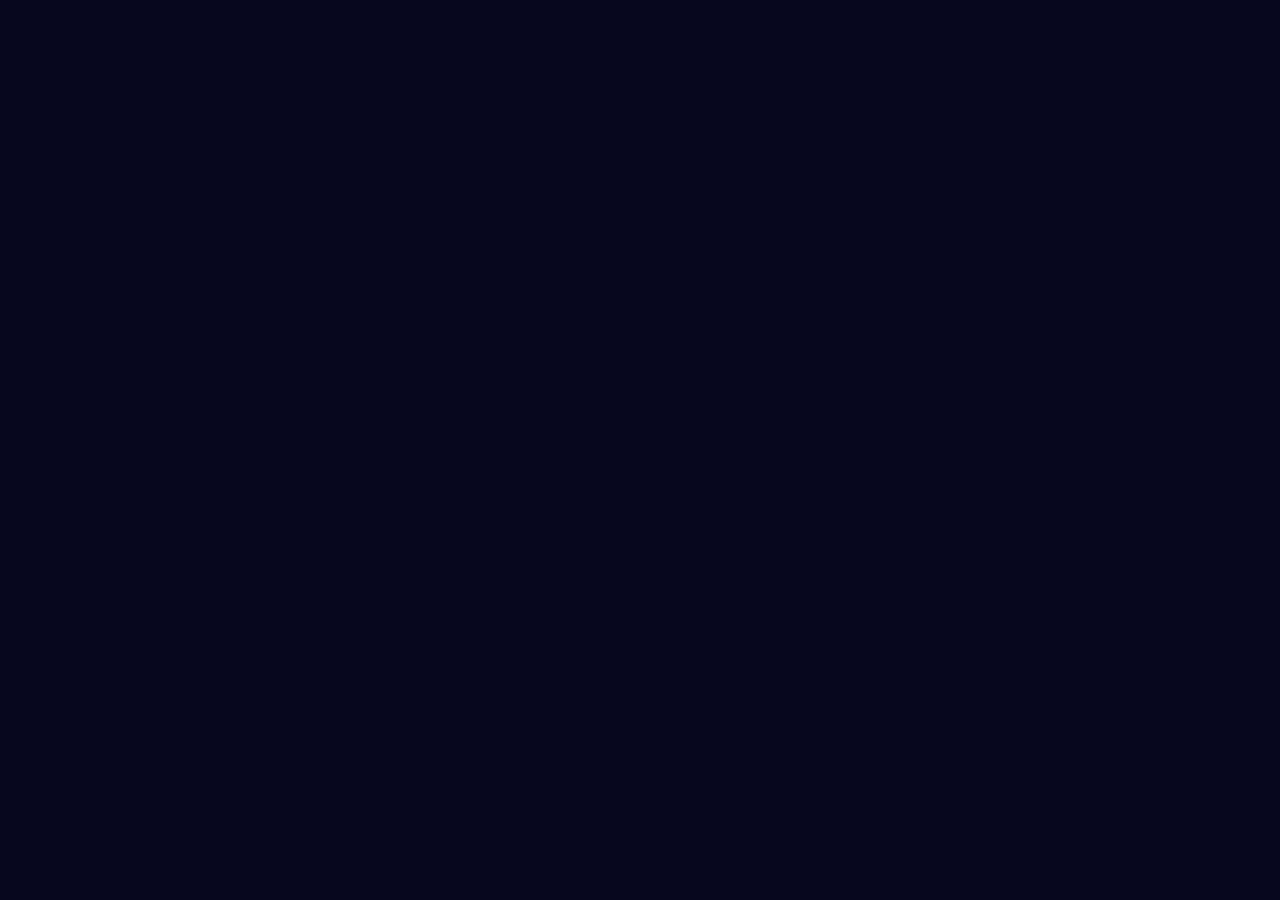
==== index.html @ 87a63239 "feat: add Week 2 Sets 2-5 (26 questions, IDs 17-42) - Set 2: Retail Sales Records (Q17-23) — factor," ====
<!DOCTYPE html>
<html lang="en" data-theme="dark">
<head>
  <meta charset="UTF-8">
  <meta name="viewport" content="width=device-width, initial-scale=1.0">
  <meta name="robots" content="noindex, nofollow">
  <title>Analytics Practice · BUSINFO 700/705</title>
  <link rel="preconnect" href="https://fonts.googleapis.com">
  <link rel="preconnect" href="https://fonts.gstatic.com" crossorigin>
  <link href="https://fonts.googleapis.com/css2?family=Inter:wght@400;500;600;700;800&family=Fira+Code:wght@400;500&display=swap" rel="stylesheet">
  <link rel="stylesheet" href="https://cdnjs.cloudflare.com/ajax/libs/codemirror/5.65.16/codemirror.min.css">
  <link rel="stylesheet" href="https://cdnjs.cloudflare.com/ajax/libs/codemirror/5.65.16/theme/dracula.min.css">
  <link rel="stylesheet" href="https://cdnjs.cloudflare.com/ajax/libs/codemirror/5.65.16/theme/eclipse.min.css">
  <link rel="stylesheet" href="css/styles.css">
  <script async src="https://www.googletagmanager.com/gtag/js?id=G-XXXXXXXXXX"></script>
  <script>
    window.dataLayer = window.dataLayer || [];
    function gtag(){dataLayer.push(arguments);}
    gtag('js', new Date());
    gtag('config', 'G-XXXXXXXXXX');
  </script>
</head>
<body>

<!-- Password Modal -->
<div id="pwd-modal" class="modal-overlay hidden">
  <div class="modal-box">
    <div class="modal-logo">🎓</div>
    <h2>Analytics Practice</h2>
    <p class="modal-sub">BUSINFO 700 · 705 &nbsp;·&nbsp; University of Auckland</p>
    <form id="pwd-form">
      <input type="password" id="pwd-input" placeholder="Enter password"
             autocomplete="off" autocapitalize="off" spellcheck="false">
      <button type="submit" class="btn-primary" style="justify-content:center">Unlock →</button>
    </form>
    <p id="pwd-error" class="error-msg"></p>
  </div>
</div>

<!-- Loading Screen -->
<div id="loading-screen" class="loading-overlay hidden">
  <div class="loading-content">
    <div class="spinner"></div>
    <h3>Initialising R Engine</h3>
    <p id="load-status">Downloading WebAssembly R — first load takes 20–60s…</p>
  </div>
</div>

<!-- Main App -->
<div id="app" class="app-shell hidden">

  <header class="app-header">
    <div class="header-left">
      <button id="hamburger" class="hamburger-btn" aria-label="Toggle menu">
        <span></span><span></span><span></span>
      </button>
      <div class="header-brand">
        <span class="brand-title">Analytics Practice</span>
        <span class="brand-sub">UoA BUSINFO 700 / 705</span>
      </div>
    </div>
    <div class="header-center">
      <div class="course-tabs">
        <button class="course-tab active" data-course="R">700 · R</button>
        <button class="course-tab" data-course="Excel">705 · Excel</button>
      </div>
    </div>
    <div class="header-right">
      <div id="webrStatus" class="webrStatus">
        <span class="status-dot loading"></span>
        <span class="status-text">Loading R…</span>
      </div>
      <button id="theme-toggle" class="icon-btn" aria-label="Toggle theme">
        <svg class="icon-moon" viewBox="0 0 24 24" fill="none" stroke="currentColor" stroke-width="2" stroke-linecap="round" stroke-linejoin="round"><path d="M21 12.79A9 9 0 1 1 11.21 3 7 7 0 0 0 21 12.79z"/></svg>
        <svg class="icon-sun hidden" viewBox="0 0 24 24" fill="none" stroke="currentColor" stroke-width="2" stroke-linecap="round" stroke-linejoin="round"><circle cx="12" cy="12" r="5"/><line x1="12" y1="1" x2="12" y2="3"/><line x1="12" y1="21" x2="12" y2="23"/><line x1="4.22" y1="4.22" x2="5.64" y2="5.64"/><line x1="18.36" y1="18.36" x2="19.78" y2="19.78"/><line x1="1" y1="12" x2="3" y2="12"/><line x1="21" y1="12" x2="23" y2="12"/><line x1="4.22" y1="19.78" x2="5.64" y2="18.36"/><line x1="18.36" y1="5.64" x2="19.78" y2="4.22"/></svg>
      </button>
    </div>
  </header>

  <div class="app-body">
    <aside class="sidebar" id="sidebar">
      <div class="sidebar-inner">
        <div id="sidebar-content"></div>
      </div>
    </aside>
    <div class="sidebar-overlay" id="sidebar-overlay"></div>

    <main class="main-panel">
      <div id="welcome-state" class="welcome-state">
        <div class="welcome-icon">📊</div>
        <h2>Select a Question</h2>
        <p>Choose a topic from the sidebar to start practising</p>
      </div>

      <div id="question-view" class="question-view hidden">

        <div class="question-header">
          <div class="question-meta">
            <span class="q-badge" id="q-badge">W1 · Q1</span>
            <span class="q-type-badge r-type" id="q-type">R</span>
          </div>
          <h2 id="q-title">Question</h2>
        </div>

        <!-- Row 1: Scenario (full width) -->
        <div class="scenario-panel">
          <div class="panel-header">
            <span class="panel-icon">📋</span>
            <span class="panel-label">Scenario</span>
          </div>
          <div class="panel-body">
            <div id="q-scenario" class="scenario-content"></div>
          </div>
        </div>

        <!-- Row 2: Task | Environment (side by side) -->
        <div class="q-mid-row">
          <div class="task-panel">
            <div class="panel-header">
              <span class="panel-icon">🎯</span>
              <span class="panel-label">Task</span>
            </div>
            <div class="panel-body">
              <div id="q-task" class="task-content"></div>
            </div>
          </div>

          <div class="env-panel" id="env-panel">
            <div class="panel-header">
              <span class="panel-icon">🔍</span>
              <span class="panel-label">Environment</span>
            </div>
            <div class="env-panel-body">
              <div id="env-content" class="env-content">
                <span class="env-placeholder">Run code to inspect variables…</span>
              </div>
            </div>
          </div>
        </div>

        <!-- Row 3: Code Editor | Output (side by side) -->
        <div class="code-area">
          <div class="editor-section">
            <div class="section-header">
              <span class="section-label">
                <svg width="13" height="13" viewBox="0 0 24 24" fill="none" stroke="currentColor" stroke-width="2.5"><polyline points="16 18 22 12 16 6"/><polyline points="8 6 2 12 8 18"/></svg>
                Code Editor
              </span>
              <div class="editor-actions">
                <button id="clear-btn" class="btn-ghost btn-sm">Clear</button>
                <button id="run-btn" class="btn-primary btn-run">
                  <svg viewBox="0 0 24 24" fill="currentColor"><polygon points="5,3 19,12 5,21"/></svg>
                  Run
                </button>
              </div>
            </div>
            <div id="editor-container"></div>
          </div>

          <div class="console-section">
            <div class="section-header">
              <span class="section-label">
                <svg width="13" height="13" viewBox="0 0 24 24" fill="none" stroke="currentColor" stroke-width="2.5"><rect x="2" y="3" width="20" height="14" rx="2"/><path d="M8 21h8M12 17v4"/></svg>
                Output
              </span>
              <button id="clear-console-btn" class="btn-ghost btn-sm">Clear</button>
            </div>
            <div id="console-output" class="console-output">
              <span class="console-placeholder">Run your code to see output here…</span>
            </div>
          </div>
        </div>

        <!-- Row 4: Expected Output (full width) -->
        <div class="expected-panel" id="expected-panel">
          <div class="panel-header">
            <span class="panel-icon">💻</span>
            <span class="panel-label">Expected Output</span>
          </div>
          <div class="panel-body">
            <pre id="q-expected" class="expected-output"></pre>
          </div>
        </div>

        <!-- Row 5: Solution -->
        <div class="solution-section">
          <button id="show-solution-btn" class="btn-solution">
            <svg viewBox="0 0 24 24" fill="none" stroke="currentColor" stroke-width="2" stroke-linecap="round" stroke-linejoin="round"><rect x="3" y="11" width="18" height="11" rx="2" ry="2"/><path d="M7 11V7a5 5 0 0 1 10 0v4"/></svg>
            <span id="solution-btn-text">Show Solution</span>
          </button>
          <div id="solution-panel" class="solution-panel hidden">
            <div class="section-header">
              <span class="section-label">✅ Solution</span>
              <button id="copy-solution-btn" class="btn-ghost btn-sm">Copy</button>
            </div>
            <div id="solution-code"></div>
          </div>
        </div>

      </div>
    </main>
  </div>
</div>

<script src="https://cdnjs.cloudflare.com/ajax/libs/codemirror/5.65.16/codemirror.min.js"></script>
<script src="https://cdnjs.cloudflare.com/ajax/libs/codemirror/5.65.16/mode/r/r.js"></script>
<script src="https://cdnjs.cloudflare.com/ajax/libs/codemirror/5.65.16/addon/edit/matchbrackets.js"></script>
<script src="https://cdnjs.cloudflare.com/ajax/libs/codemirror/5.65.16/addon/edit/closebrackets.js"></script>
<script src="https://cdnjs.cloudflare.com/ajax/libs/xlsx/0.18.5/xlsx.full.min.js"></script>
<script type="module" src="js/app.js"></script>
</body>
</html>
---- css/styles.css ----
/* ═══════════════════════════════════════════════════════════════
   Analytics Practice Platform — Design System v2
   Dark: Deep Violet #0C0C48 + Orange-Red #FD4C44
   Light: White / Indigo
═══════════════════════════════════════════════════════════════ */

/* ── Tokens ──────────────────────────────────────────────────── */
:root {
  --transition: 0.18s ease;
  --radius:     10px;
  --radius-sm:  6px;
  --font-mono:  'Fira Code', 'Cascadia Code', 'Consolas', monospace;
  --font-ui:    'Inter', 'Segoe UI', system-ui, sans-serif;
  --sidebar-w:  248px;
  --header-h:   54px;
}

/* ── Dark Theme ──────────────────────────────────────────────── */
[data-theme="dark"] {
  --bg-base:       #07071e;
  --bg-primary:    #0c0c3a;
  --bg-surface:    #111152;
  --bg-elevated:   #181878;
  --bg-hover:      #1e1e88;
  --code-bg:       #04040f;
  --accent:        #FD4C44;
  --accent-hover:  #e03030;
  --accent-dim:    rgba(253,76,68,0.14);
  --accent-glow:   0 0 12px rgba(253,76,68,0.35);
  --text-1:        #f0eeff;
  --text-2:        #9898e0;
  --text-3:        #5050a8;
  --border:        #1e1e70;
  --border-soft:   #14145a;
  --shadow-sm:     0 2px 8px rgba(0,0,0,0.45);
  --shadow-md:     0 4px 20px rgba(0,0,0,0.55);
  --shadow-lg:     0 8px 40px rgba(0,0,0,0.65);
  --pass-bg:       #0a2a18;
  --pass-text:     #44cc80;
  --fail-bg:       #2a0808;
  --fail-text:     #ff5555;
  --warn-bg:       #251a05;
  --warn-text:     #e0a820;
  --badge-r:       #0e2248;
  --badge-r-t:     #5dc0ff;
  --badge-x:       #280e44;
  --badge-x-t:     #cc80f0;
  --locked-bg:     #12124a;
  --locked-text:   #5050a0;
  --done-text:     #44cc80;
  --scrollbar:     #20207a;
  --header-section:#1a1a6a;
}

/* ── Light Theme ─────────────────────────────────────────────── */
[data-theme="light"] {
  --bg-base:       #f2f4f7;
  --bg-primary:    #f7f8fa;
  --bg-surface:    #ffffff;
  --bg-elevated:   #f0f1f4;
  --bg-hover:      #e8eaee;
  --code-bg:       #fafafa;
  --violet:        #0c0c48;          /* UoA deep violet — buttons & UI */
  --accent:        #FD4C44;          /* orange-red — primary CTA only */
  --accent-hover:  #e03030;
  --accent-dim:    rgba(253,76,68,0.1);
  --accent-glow:   0 0 10px rgba(253,76,68,0.18);
  --text-1:        #0c0c48;
  --text-2:        #3a3a6a;
  --text-3:        #888899;
  --border:        #dde0e8;
  --border-soft:   #ebedf2;
  --shadow-sm:     0 1px 4px rgba(12,12,72,0.07);
  --shadow-md:     0 4px 16px rgba(12,12,72,0.10);
  --shadow-lg:     0 8px 32px rgba(12,12,72,0.13);
  --pass-bg:       #e8f8ef;
  --pass-text:     #156830;
  --fail-bg:       #ffeaea;
  --fail-text:     #b01010;
  --warn-bg:       #fffae8;
  --warn-text:     #7a5500;
  --badge-r:       #e8f3ff;
  --badge-r-t:     #0c0c48;
  --badge-x:       #f3e8ff;
  --badge-x-t:     #5a1a90;
  --locked-bg:     #f5f5fa;
  --locked-text:   #aaaacc;
  --done-text:     #156830;
  --scrollbar:     #d0d2da;
  --header-section:#f0f1f5;
}

/* ── Reset ───────────────────────────────────────────────────── */
*, *::before, *::after { box-sizing: border-box; margin: 0; padding: 0; }
html { height: 100%; }
body {
  font-family: var(--font-ui);
  font-size: 14.5px;
  background: var(--bg-base);
  color: var(--text-1);
  height: 100%;
  display: flex;
  flex-direction: column;
  transition: background var(--transition), color var(--transition);
  overflow: hidden;
}

::-webkit-scrollbar { width: 5px; height: 5px; }
::-webkit-scrollbar-track { background: transparent; }
::-webkit-scrollbar-thumb { background: var(--scrollbar); border-radius: 3px; }

/* ── Password Modal ──────────────────────────────────────────── */
.modal-overlay {
  position: fixed; inset: 0; z-index: 1000;
  background: var(--bg-base);
  display: flex; align-items: center; justify-content: center;
}
.modal-overlay.hidden { display: none; }

.modal-box {
  background: var(--bg-surface);
  border: 1px solid var(--border);
  border-top: 3px solid var(--accent);
  border-radius: 16px;
  padding: 52px 44px;
  width: 380px;
  text-align: center;
  box-shadow: var(--shadow-lg);
}
.modal-logo { font-size: 2.8rem; margin-bottom: 18px; filter: drop-shadow(0 2px 6px rgba(0,0,0,0.4)); }
.modal-box h2 { font-size: 1.55rem; font-weight: 800; color: var(--text-1); margin-bottom: 6px; }
.modal-sub { color: var(--text-3); font-size: 0.85rem; margin-bottom: 32px; }
#pwd-form { display: flex; flex-direction: column; gap: 12px; }
#pwd-input {
  padding: 13px 18px;
  background: var(--bg-elevated);
  border: 1px solid var(--border);
  border-radius: var(--radius);
  color: var(--text-1);
  font-size: 1rem;
  outline: none;
  text-align: center;
  letter-spacing: 0.18em;
  transition: border-color var(--transition), box-shadow var(--transition);
}
#pwd-input:focus { border-color: var(--accent); box-shadow: 0 0 0 3px var(--accent-dim); }
#pwd-input::placeholder { letter-spacing: normal; color: var(--text-3); }
.error-msg { color: var(--fail-text); font-size: 0.8rem; min-height: 20px; margin-top: 4px; }

/* ── Loading Screen ──────────────────────────────────────────── */
.loading-overlay {
  position: fixed; inset: 0; z-index: 999;
  background: var(--bg-base);
  display: flex; align-items: center; justify-content: center;
}
.loading-overlay.hidden { display: none; }
.loading-content { display: flex; flex-direction: column; align-items: center; gap: 18px; text-align: center; }
.loading-content h3 { font-size: 1.1rem; font-weight: 700; color: var(--text-1); }
.loading-content p { font-size: 0.84rem; color: var(--text-2); max-width: 320px; line-height: 1.5; }

/* ── Spinner ─────────────────────────────────────────────────── */
.spinner {
  width: 48px; height: 48px;
  border: 3px solid var(--border);
  border-top-color: var(--accent);
  border-radius: 50%;
  animation: spin 0.7s linear infinite;
}
@keyframes spin { to { transform: rotate(360deg); } }

.spinner-sm {
  display: inline-block; width: 13px; height: 13px;
  border: 2px solid rgba(255,255,255,0.25);
  border-top-color: white;
  border-radius: 50%;
  animation: spin 0.7s linear infinite;
  vertical-align: middle; margin-right: 5px;
}

/* ── App Shell ───────────────────────────────────────────────── */
.app-shell { display: flex; flex-direction: column; height: 100vh; }
.app-shell.hidden { display: none; }

/* ── Header ──────────────────────────────────────────────────── */
.app-header {
  height: var(--header-h);
  background: var(--bg-surface);
  border-bottom: 1px solid var(--border);
  display: flex; align-items: center;
  padding: 0 18px; gap: 12px;
  flex-shrink: 0;
  box-shadow: var(--shadow-sm);
  z-index: 100;
}

.header-left { display: flex; align-items: center; gap: 10px; }
.header-brand { line-height: 1.25; }
.brand-title { font-size: 0.96rem; font-weight: 800; color: var(--text-1); display: block; letter-spacing: 0.01em; }
.brand-sub   { font-size: 0.7rem;  color: var(--text-3); display: block; }
.header-center { flex: 1; display: flex; justify-content: center; }
.header-right  { display: flex; align-items: center; gap: 10px; }

/* Course Tabs */
.course-tabs {
  display: flex; gap: 3px;
  background: var(--bg-elevated);
  border-radius: 9px; padding: 4px;
  border: 1px solid var(--border);
}
.course-tab {
  padding: 5px 20px;
  border: none; border-radius: 7px;
  cursor: pointer;
  font-size: 0.82rem; font-weight: 700;
  background: transparent; color: var(--text-2);
  transition: all var(--transition);
  letter-spacing: 0.02em;
}
.course-tab.active { background: var(--accent); color: white; box-shadow: var(--accent-glow); }
.course-tab:not(.active):hover { color: var(--text-1); background: var(--bg-hover); }

/* WebR Status */
.webrStatus { display: flex; align-items: center; gap: 6px; font-size: 0.78rem; color: var(--text-2); }
.status-dot { width: 8px; height: 8px; border-radius: 50%; flex-shrink: 0; }
.status-dot.loading { background: var(--warn-text); animation: pulse 1.2s ease-in-out infinite; }
.status-dot.ready   { background: var(--pass-text); }
.status-dot.error   { background: var(--fail-text); }
@keyframes pulse { 0%,100% { opacity:1; } 50% { opacity:0.3; } }

/* Hamburger */
.hamburger-btn {
  display: none; flex-direction: column; gap: 5px;
  background: none; border: none; cursor: pointer;
  padding: 6px; border-radius: 5px;
}
.hamburger-btn span { display: block; width: 20px; height: 2px; background: var(--text-2); border-radius: 2px; transition: all var(--transition); }
.hamburger-btn:hover span { background: var(--text-1); }

/* Icon Button */
.icon-btn {
  background: none; border: none; cursor: pointer;
  padding: 6px; border-radius: var(--radius-sm);
  color: var(--text-2); display: flex; align-items: center;
  transition: all var(--transition);
}
.icon-btn:hover { color: var(--text-1); background: var(--bg-elevated); }
.icon-btn svg  { width: 18px; height: 18px; }

/* ── App Body ────────────────────────────────────────────────── */
.app-body { flex: 1; display: flex; overflow: hidden; position: relative; }

/* ════════════════════════════════════════════════════════════════
   SIDEBAR
════════════════════════════════════════════════════════════════ */
.sidebar {
  width: var(--sidebar-w);
  background: var(--bg-surface);
  border-right: 1px solid var(--border);
  display: flex; flex-direction: column;
  flex-shrink: 0;
  overflow-y: auto; overflow-x: hidden;
  transition: transform var(--transition);
}
.sidebar-inner { padding-bottom: 28px; }

.sidebar-overlay {
  display: none;
  position: fixed; inset: 0; z-index: 90;
  background: rgba(0,0,0,0.55);
  backdrop-filter: blur(2px);
}
.sidebar-overlay.visible { display: block; }

/* Week Section */
.sidebar-week { margin-top: 6px; }

.week-header {
  display: flex; align-items: center; gap: 10px;
  padding: 14px 14px 8px;
}
.week-header-label {
  font-size: 0.68rem; font-weight: 800;
  letter-spacing: 0.14em; text-transform: uppercase;
  color: var(--accent);
  white-space: nowrap;
}
.week-header-line {
  flex: 1; height: 1px;
  background: linear-gradient(to right, var(--border), transparent);
}
.week-header-count {
  font-size: 0.66rem; font-weight: 600;
  color: var(--text-3);
  background: var(--bg-elevated);
  padding: 2px 7px; border-radius: 10px;
  white-space: nowrap;
}

/* Set Header */
.sidebar-set { margin-bottom: 4px; }

.set-header {
  display: flex; align-items: center; gap: 6px;
  padding: 6px 10px;
  margin: 0 4px;
  border-radius: var(--radius-sm);
  cursor: pointer;
  user-select: none;
  transition: background var(--transition);
}
.set-header:hover { background: var(--bg-elevated); }

.set-chevron {
  width: 12px; height: 12px; flex-shrink: 0;
  stroke: var(--text-3);
  transition: transform var(--transition);
}
.set-header.collapsed .set-chevron { transform: rotate(-90deg); }

.set-title-text {
  flex: 1;
  font-size: 0.7rem; font-weight: 700;
  text-transform: uppercase; letter-spacing: 0.07em;
  color: var(--text-2);
}
.set-count {
  font-size: 0.66rem; font-weight: 600;
  color: var(--text-3);
}

/* Q Item */
.q-list { list-style: none; padding: 0 8px; display: flex; flex-direction: column; gap: 2px; }
.q-list.hidden { display: none; }

.q-item {
  display: flex; align-items: center; gap: 10px;
  padding: 9px 10px;
  cursor: pointer;
  border-radius: var(--radius-sm);
  border: 1px solid transparent;
  transition: all var(--transition);
  position: relative;
}
.q-item:hover:not(.locked-item) {
  background: var(--bg-elevated);
  border-color: var(--border-soft);
}
.q-item.active {
  background: var(--accent-dim);
  border-color: rgba(253,76,68,0.3);
}
.q-item.locked-item { opacity: 0.5; cursor: not-allowed; }

/* Circular Number Badge */
.q-num-badge {
  width: 28px; height: 28px; border-radius: 50%;
  display: flex; align-items: center; justify-content: center;
  font-size: 0.72rem; font-weight: 800;
  flex-shrink: 0;
  background: var(--bg-elevated);
  color: var(--text-3);
  border: 1.5px solid var(--border);
  transition: all var(--transition);
}
.q-item.active .q-num-badge {
  background: var(--accent);
  color: white;
  border-color: var(--accent);
  box-shadow: var(--accent-glow);
}
.q-item.done .q-num-badge {
  background: var(--pass-bg);
  color: var(--pass-text);
  border-color: var(--pass-text);
}

/* Title */
.q-item-title {
  font-size: 0.83rem; color: var(--text-2);
  flex: 1; overflow: hidden;
  text-overflow: ellipsis; white-space: nowrap;
  line-height: 1.35;
  transition: color var(--transition);
}
.q-item:hover:not(.locked-item) .q-item-title { color: var(--text-1); }
.q-item.active .q-item-title { color: var(--text-1); font-weight: 600; }

/* Status Icon */
.q-status {
  flex-shrink: 0; font-size: 0.8rem;
  display: flex; align-items: center;
}
.q-status.done {
  color: var(--pass-text);
  font-size: 0.95rem;
}
.q-status.locked { color: var(--locked-text); font-size: 0.82rem; }

/* ════════════════════════════════════════════════════════════════
   MAIN PANEL
════════════════════════════════════════════════════════════════ */
.main-panel {
  flex: 1; overflow-y: auto;
  background: var(--bg-primary);
  padding: 20px 24px;
}

/* Welcome */
.welcome-state {
  display: flex; flex-direction: column;
  align-items: center; justify-content: center;
  min-height: calc(100vh - var(--header-h) - 48px);
  text-align: center; gap: 14px;
}
.welcome-icon { font-size: 3.5rem; filter: drop-shadow(0 4px 12px rgba(253,76,68,0.3)); }
.welcome-state h2 { color: var(--text-1); font-size: 1.5rem; font-weight: 800; }
.welcome-state p  { color: var(--text-3); font-size: 0.9rem; }

/* Question View — vertical scroll layout */
.question-view.hidden { display: none; }
.question-view {
  display: flex; flex-direction: column;
  gap: 12px;
  max-width: 1200px;
}

/* Row 2: Task | Environment */
.q-mid-row {
  display: grid;
  grid-template-columns: 1fr 1fr;
  gap: 12px;
  align-items: start;
}

/* Environment panel */
.env-panel {
  background: var(--bg-surface);
  border: 1px solid var(--border);
  border-radius: var(--radius);
  overflow: hidden;
  box-shadow: var(--shadow-md);
  display: flex; flex-direction: column;
}
.env-panel-body {
  overflow-y: auto;
  max-height: 280px;
}

/* Question Header */
.question-header { display: flex; flex-direction: column; gap: 8px; }
.question-meta   { display: flex; gap: 8px; align-items: center; }
.q-badge {
  font-size: 0.72rem; font-weight: 700; letter-spacing: 0.07em;
  padding: 3px 11px; border-radius: 20px;
  background: var(--bg-elevated); color: var(--text-2);
  border: 1px solid var(--border);
}
.q-type-badge {
  font-size: 0.7rem; font-weight: 800; padding: 3px 11px;
  border-radius: 20px; letter-spacing: 0.05em;
}
.q-type-badge.r-type     { background: var(--badge-r); color: var(--badge-r-t); }
.q-type-badge.excel-type { background: var(--badge-x); color: var(--badge-x-t); }

#q-title { font-size: 1.35rem; font-weight: 800; color: var(--text-1); line-height: 1.3; }

/* ── Scenario / Task Panels ──────────────────────────────────── */
.scenario-panel, .task-panel, .expected-panel {
  background: var(--bg-surface);
  border: 1px solid var(--border);
  border-radius: var(--radius);
  padding: 0;
  box-shadow: var(--shadow-md);
  overflow: hidden;
}

.panel-header {
  display: flex; align-items: center; gap: 8px;
  padding: 10px 16px;
  background: var(--header-section);
  border-bottom: 1px solid var(--border);
}
.panel-icon { font-size: 0.95rem; }
.panel-label {
  font-size: 0.71rem; font-weight: 800;
  text-transform: uppercase; letter-spacing: 0.1em;
  color: var(--text-2);
}

.panel-body { padding: 14px 16px; }

.expected-output {
  margin: 0;
  font-family: var(--font-mono);
  font-size: 0.82rem;
  line-height: 1.65;
  color: var(--text-2);
  white-space: pre-wrap;
  word-break: break-all;
  background: var(--code-bg);
  border-radius: var(--radius-sm);
  padding: 12px 14px;
}

.scenario-content, .task-content {
  font-size: 0.9rem; color: var(--text-2);
  line-height: 1.7;
}
.task-content code {
  background: var(--bg-elevated); color: var(--accent);
  padding: 1px 7px; border-radius: 4px;
  font-family: var(--font-mono); font-size: 0.85em;
  border: 1px solid var(--border);
}
.task-content strong { color: var(--text-1); }
.task-content ul, .task-content ol { padding-left: 20px; margin-top: 6px; }
.task-content li { margin-bottom: 5px; }

/* ── Code Area ───────────────────────────────────────────────── */
.code-area {
  display: grid;
  grid-template-columns: 1fr 1fr;
  gap: 10px;
}
@media (max-width: 800px) { .code-area { grid-template-columns: 1fr; } }

.editor-section, .console-section {
  background: var(--bg-surface);
  border: 1px solid var(--border);
  border-radius: var(--radius);
  display: flex; flex-direction: column;
  overflow: hidden;
  box-shadow: var(--shadow-sm);
}

/* Section Headers — distinct bg per area */
.section-header {
  display: flex; align-items: center;
  justify-content: space-between;
  padding: 9px 13px;
  border-bottom: 1px solid var(--border);
  flex-shrink: 0;
}
.editor-section  .section-header { background: var(--header-section); }
.console-section .section-header { background: var(--header-section); }
.solution-panel  .section-header { background: var(--pass-bg); border-bottom-color: rgba(68,204,128,0.2); }

.section-label {
  font-size: 0.7rem; font-weight: 800;
  text-transform: uppercase; letter-spacing: 0.1em;
  color: var(--text-2); display: flex; align-items: center; gap: 6px;
}

.editor-actions { display: flex; gap: 8px; align-items: center; }

/* CodeMirror */
#editor-container .CodeMirror {
  font-family: var(--font-mono);
  font-size: 13px; line-height: 1.65;
  height: 260px; border: none; border-radius: 0;
}
[data-theme="dark"] #editor-container .CodeMirror { background: var(--code-bg) !important; }
[data-theme="light"] #editor-container .CodeMirror { background: var(--code-bg) !important; }

/* Solution CodeMirror */
#solution-code .CodeMirror {
  font-family: var(--font-mono);
  font-size: 13px; line-height: 1.65;
  height: auto !important; max-height: 320px;
  border: none;
}
[data-theme="dark"] #solution-code .CodeMirror { background: var(--code-bg) !important; }
[data-theme="light"] #solution-code .CodeMirror { background: var(--code-bg) !important; }

/* Console */
.console-output {
  flex: 1; min-height: 180px; max-height: 260px;
  overflow-y: auto; padding: 12px 14px;
  font-family: var(--font-mono); font-size: 12.5px;
  line-height: 1.65; background: var(--code-bg);
}

/* Environment content */
.env-content {
  flex: 1; overflow-y: auto;
  background: var(--code-bg);
}
.env-placeholder {
  display: block;
  padding: 20px 16px;
  color: var(--text-3); font-style: italic; font-size: 0.82rem;
}
.env-table {
  width: 100%; border-collapse: collapse;
  font-size: 0.8rem;
}
.env-table thead th {
  position: sticky; top: 0;
  padding: 7px 12px;
  background: var(--bg-elevated);
  border-bottom: 1px solid var(--border);
  font-size: 0.67rem; font-weight: 800;
  text-transform: uppercase; letter-spacing: 0.09em;
  color: var(--text-3); text-align: left;
}
.env-table tbody tr { border-bottom: 1px solid var(--border-soft); }
.env-table tbody tr:hover { background: var(--bg-hover); }
.env-table td { padding: 6px 12px; vertical-align: top; }
.env-name    { font-family: var(--font-mono); color: var(--text-1); font-weight: 600; white-space: nowrap; }
.env-type    { font-family: var(--font-mono); color: var(--accent); white-space: nowrap; }
.env-size    { color: var(--text-3); white-space: nowrap; }
.env-preview { font-family: var(--font-mono); color: var(--text-2); max-width: 220px; overflow: hidden; text-overflow: ellipsis; white-space: nowrap; }
.console-placeholder { color: var(--text-3); font-style: italic; }
.console-line     { white-space: pre-wrap; word-break: break-word; }
.console-stdout   { color: var(--text-1); }
.console-stderr   { color: var(--warn-text); }
.console-error    { color: var(--fail-text); }
.console-info     { color: var(--text-3); }
.console-muted    { color: var(--text-3); font-style: italic; }
.console-warn     { color: var(--warn-text); }

/* ── Solution Section ────────────────────────────────────────── */
.solution-section { display: flex; flex-direction: column; gap: 12px; }

.solution-panel {
  background: var(--bg-surface);
  border: 1px solid var(--border);
  border-left: 3px solid var(--pass-text);
  border-radius: var(--radius);
  overflow: hidden;
  box-shadow: var(--shadow-sm);
}
.solution-panel.hidden { display: none; }

/* ── Buttons ─────────────────────────────────────────────────── */
.btn-primary {
  display: inline-flex; align-items: center; gap: 7px;
  padding: 9px 20px;
  background: var(--accent); color: white;
  border: none; border-radius: var(--radius-sm);
  font-size: 0.875rem; font-weight: 700;
  cursor: pointer;
  transition: all var(--transition);
  white-space: nowrap;
}
.btn-primary:hover:not(:disabled) {
  background: var(--accent-hover);
  transform: translateY(-1px);
  box-shadow: var(--accent-glow);
}
.btn-primary:active:not(:disabled) { transform: translateY(0); }
.btn-primary:disabled { opacity: 0.5; cursor: not-allowed; }
.btn-primary svg { width: 13px; height: 13px; }

.btn-run { padding: 6px 16px; font-size: 0.81rem; }

.btn-ghost {
  display: inline-flex; align-items: center;
  padding: 5px 10px;
  background: transparent; color: var(--text-3);
  border: 1px solid var(--border);
  border-radius: var(--radius-sm);
  font-size: 0.76rem; font-weight: 600;
  cursor: pointer;
  transition: all var(--transition);
}
.btn-ghost:hover { color: var(--text-1); border-color: var(--text-3); background: var(--bg-elevated); }
.btn-sm { padding: 4px 9px; font-size: 0.74rem; }

.btn-solution {
  display: inline-flex; align-items: center; gap: 8px;
  padding: 10px 22px;
  background: var(--bg-surface); color: var(--text-2);
  border: 1px solid var(--border);
  border-radius: var(--radius);
  font-size: 0.86rem; font-weight: 700;
  cursor: pointer;
  transition: all var(--transition);
  align-self: flex-start;
  box-shadow: var(--shadow-sm);
}
.btn-solution:hover:not(.locked) {
  color: var(--pass-text); border-color: var(--pass-text);
  background: var(--pass-bg);
}
.btn-solution svg { width: 15px; height: 15px; }
.btn-solution.locked { color: var(--locked-text); cursor: not-allowed; }
.btn-solution.locked:hover { color: var(--locked-text); border-color: var(--border); background: var(--locked-bg); }

/* ── Utility ─────────────────────────────────────────────────── */
.hidden { display: none !important; }

/* ── Mobile ──────────────────────────────────────────────────── */
@media (max-width: 768px) {
  .hamburger-btn { display: flex; }
  .brand-sub     { display: none; }
  .webrStatus .status-text { display: none; }

  .sidebar {
    position: fixed; top: var(--header-h); left: 0; bottom: 0; z-index: 95;
    transform: translateX(-100%);
    box-shadow: 4px 0 24px rgba(0,0,0,0.5);
  }
  .sidebar.open { transform: translateX(0); }

  .main-panel { padding: 16px 14px; }
  .course-tabs .course-tab { padding: 5px 12px; font-size: 0.78rem; }
}
@media (max-width: 500px) {
  .modal-box { width: 92vw; padding: 36px 22px; }
  .header-center { display: none; }
}

/* ════════════════════════════════════════════════════════════════
   LIGHT MODE OVERRIDES — White base + Deep Violet (#0C0C48) UI
════════════════════════════════════════════════════════════════ */

/* Header: white bg, violet bottom border */
[data-theme="light"] .app-header {
  background: #ffffff;
  border-bottom: 2px solid #0c0c48;
}
[data-theme="light"] .brand-title { color: #0c0c48; }

/* Course tabs: violet active */
[data-theme="light"] .course-tab.active {
  background: #0c0c48;
  color: #ffffff;
  box-shadow: 0 2px 8px rgba(12,12,72,0.3);
}
[data-theme="light"] .course-tabs {
  background: #f0f1f5;
  border-color: #dde0e8;
}
[data-theme="light"] .course-tab:not(.active):hover {
  background: #e4e5ef;
  color: #0c0c48;
}

/* Sidebar: white, violet active state */
[data-theme="light"] .sidebar { background: #ffffff; border-right-color: #dde0e8; }
[data-theme="light"] .week-header-label { color: #0c0c48; }
[data-theme="light"] .q-item.active {
  background: rgba(12,12,72,0.06);
  border-color: rgba(12,12,72,0.25);
}
[data-theme="light"] .q-num-badge {
  background: #f0f1f5;
  border-color: #dde0e8;
  color: #555577;
}
[data-theme="light"] .q-item.active .q-num-badge {
  background: #0c0c48;
  color: #ffffff;
  border-color: #0c0c48;
  box-shadow: 0 2px 8px rgba(12,12,72,0.3);
}
[data-theme="light"] .q-item.active .q-item-title { color: #0c0c48; font-weight: 700; }

/* Panels: clean white with subtle shadow */
[data-theme="light"] .scenario-panel,
[data-theme="light"] .task-panel,
[data-theme="light"] .expected-panel {
  background: #ffffff;
  border-color: #dde0e8;
  box-shadow: 0 2px 12px rgba(12,12,72,0.07);
}
[data-theme="light"] .panel-header {
  background: #0c0c48;
  border-bottom-color: #0c0c48;
}
[data-theme="light"] .panel-icon  { filter: brightness(10); }
[data-theme="light"] .panel-label { color: rgba(255,255,255,0.9); }

/* Editor / Console section headers */
[data-theme="light"] .editor-section,
[data-theme="light"] .console-section { box-shadow: 0 2px 10px rgba(12,12,72,0.08); }
[data-theme="light"] .editor-section  .section-header,
[data-theme="light"] .console-section .section-header {
  background: #0c0c48;
  border-bottom-color: #0c0c48;
}
[data-theme="light"] .section-label { color: rgba(255,255,255,0.85); }
[data-theme="light"] .section-label svg { stroke: rgba(255,255,255,0.7); }

/* Ghost buttons inside dark headers */
[data-theme="light"] .section-header .btn-ghost {
  color: rgba(255,255,255,0.7);
  border-color: rgba(255,255,255,0.25);
  background: transparent;
}
[data-theme="light"] .section-header .btn-ghost:hover {
  color: #ffffff;
  border-color: rgba(255,255,255,0.6);
  background: rgba(255,255,255,0.1);
}

/* Primary (Run) button stays orange-red */
[data-theme="light"] .btn-primary { background: #FD4C44; color: #ffffff; }
[data-theme="light"] .btn-primary:hover:not(:disabled) { background: #e03030; }

/* Solution button: violet on hover */
[data-theme="light"] .btn-solution:hover:not(.locked) {
  color: #0c0c48;
  border-color: #0c0c48;
  background: rgba(12,12,72,0.05);
}

/* Modal top border → violet */
[data-theme="light"] .modal-box { border-top-color: #0c0c48; }
[data-theme="light"] #pwd-input:focus {
  border-color: #0c0c48;
  box-shadow: 0 0 0 3px rgba(12,12,72,0.12);
}

/* Q badge */
[data-theme="light"] .q-badge { background: #f0f1f5; border-color: #dde0e8; color: #3a3a6a; }
[data-theme="light"] .q-type-badge.r-type    { background: #e8f3ff; color: #0c0c48; }
[data-theme="light"] .q-type-badge.excel-type { background: #f3e8ff; color: #5a1a90; }

/* Icon button */
[data-theme="light"] .icon-btn:hover { background: #f0f1f5; color: #0c0c48; }

/* Solution panel green left border stays */
[data-theme="light"] .solution-panel .section-header {
  background: #f0faf5;
  border-bottom-color: rgba(21,104,48,0.2);
}
[data-theme="light"] .solution-panel .section-label { color: #156830; }
[data-theme="light"] .solution-panel .btn-ghost {
  color: #156830; border-color: rgba(21,104,48,0.3); background: transparent;
}
[data-theme="light"] .solution-panel .btn-ghost:hover {
  background: rgba(21,104,48,0.08); border-color: #156830;
}

[data-theme="light"] .expected-output {
  background: #f7f8fb;
  color: #2a2a5a;
  border: 1px solid #e4e6ef;
}

/* ── Mid-row mobile collapse ─────────────────────────────────── */
@media (max-width: 860px) {
  .q-mid-row { grid-template-columns: 1fr; }
}

/* ── Light mode: env panel ───────────────────────────────────── */
[data-theme="light"] .env-panel {
  background: #ffffff;
  border-color: #dde0e8;
  box-shadow: 0 2px 12px rgba(12,12,72,0.07);
}
[data-theme="light"] .env-content { background: #fafafa; }
[data-theme="light"] .env-table thead th { background: #f0f1f5; color: #3a3a6a; border-bottom-color: #dde0e8; }
[data-theme="light"] .env-name { color: #0c0c48; }
[data-theme="light"] .env-type { color: #c0392b; }
[data-theme="light"] .env-preview { color: #3a3a6a; }
[data-theme="light"] .env-size { color: #888899; }
[data-theme="light"] .env-table tbody tr { border-bottom-color: #ebedf2; }
[data-theme="light"] .env-table tbody tr:hover { background: #f0f1f8; }
[data-theme="light"] .editor-section { box-shadow: 0 2px 10px rgba(12,12,72,0.08); }
[data-theme="light"] .console-section { box-shadow: 0 2px 10px rgba(12,12,72,0.08); }
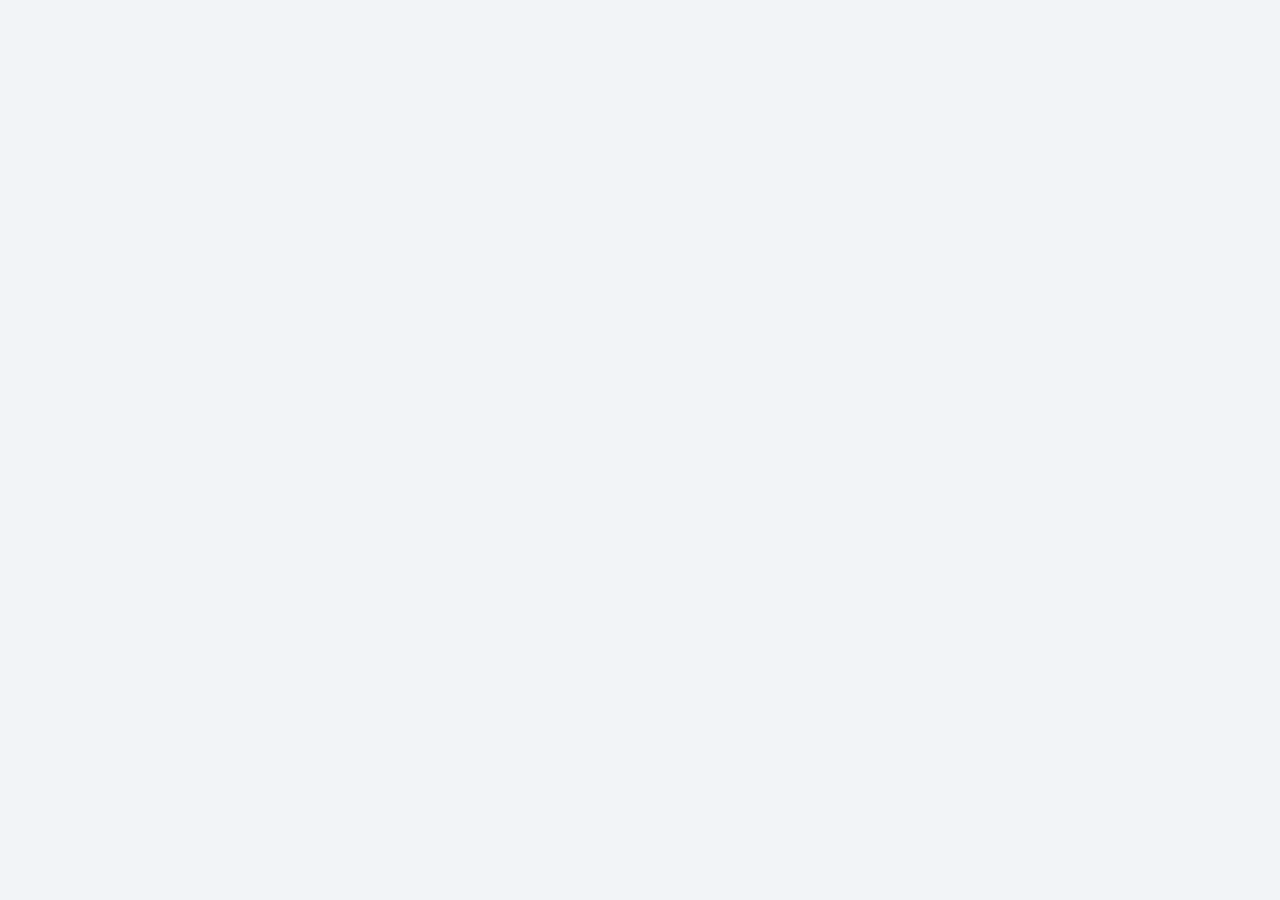
==== commit 88365fbb: "refactor: light-mode only UI, GTM, set env bug fix - Remove dark mode entirely; merge light theme va" ====
--- a/index.html
+++ b/index.html
@@ -1,5 +1,5 @@
 <!DOCTYPE html>
-<html lang="en" data-theme="dark">
+<html lang="en">
 <head>
   <meta charset="UTF-8">
   <meta name="viewport" content="width=device-width, initial-scale=1.0">
@@ -9,18 +9,21 @@
   <link rel="preconnect" href="https://fonts.gstatic.com" crossorigin>
   <link href="https://fonts.googleapis.com/css2?family=Inter:wght@400;500;600;700;800&family=Fira+Code:wght@400;500&display=swap" rel="stylesheet">
   <link rel="stylesheet" href="https://cdnjs.cloudflare.com/ajax/libs/codemirror/5.65.16/codemirror.min.css">
-  <link rel="stylesheet" href="https://cdnjs.cloudflare.com/ajax/libs/codemirror/5.65.16/theme/dracula.min.css">
   <link rel="stylesheet" href="https://cdnjs.cloudflare.com/ajax/libs/codemirror/5.65.16/theme/eclipse.min.css">
   <link rel="stylesheet" href="css/styles.css">
-  <script async src="https://www.googletagmanager.com/gtag/js?id=G-XXXXXXXXXX"></script>
-  <script>
-    window.dataLayer = window.dataLayer || [];
-    function gtag(){dataLayer.push(arguments);}
-    gtag('js', new Date());
-    gtag('config', 'G-XXXXXXXXXX');
-  </script>
+  <!-- Google Tag Manager -->
+  <script>(function(w,d,s,l,i){w[l]=w[l]||[];w[l].push({'gtm.start':
+  new Date().getTime(),event:'gtm.js'});var f=d.getElementsByTagName(s)[0],
+  j=d.createElement(s),dl=l!='dataLayer'?'&l='+l:'';j.async=true;j.src=
+  'https://www.googletagmanager.com/gtm.js?id='+i+dl;f.parentNode.insertBefore(j,f);
+  })(window,document,'script','dataLayer','GTM-W98S7G9M');</script>
+  <!-- End Google Tag Manager -->
 </head>
 <body>
+<!-- Google Tag Manager (noscript) -->
+<noscript><iframe src="https://www.googletagmanager.com/ns.html?id=GTM-W98S7G9M"
+height="0" width="0" style="display:none;visibility:hidden"></iframe></noscript>
+<!-- End Google Tag Manager (noscript) -->
 
 <!-- Password Modal -->
 <div id="pwd-modal" class="modal-overlay hidden">
@@ -70,10 +73,6 @@
         <span class="status-dot loading"></span>
         <span class="status-text">Loading R…</span>
       </div>
-      <button id="theme-toggle" class="icon-btn" aria-label="Toggle theme">
-        <svg class="icon-moon" viewBox="0 0 24 24" fill="none" stroke="currentColor" stroke-width="2" stroke-linecap="round" stroke-linejoin="round"><path d="M21 12.79A9 9 0 1 1 11.21 3 7 7 0 0 0 21 12.79z"/></svg>
-        <svg class="icon-sun hidden" viewBox="0 0 24 24" fill="none" stroke="currentColor" stroke-width="2" stroke-linecap="round" stroke-linejoin="round"><circle cx="12" cy="12" r="5"/><line x1="12" y1="1" x2="12" y2="3"/><line x1="12" y1="21" x2="12" y2="23"/><line x1="4.22" y1="4.22" x2="5.64" y2="5.64"/><line x1="18.36" y1="18.36" x2="19.78" y2="19.78"/><line x1="1" y1="12" x2="3" y2="12"/><line x1="21" y1="12" x2="23" y2="12"/><line x1="4.22" y1="19.78" x2="5.64" y2="18.36"/><line x1="18.36" y1="5.64" x2="19.78" y2="4.22"/></svg>
-      </button>
     </div>
   </header>
 
--- a/css/styles.css
+++ b/css/styles.css
@@ -1,67 +1,26 @@
 /* ═══════════════════════════════════════════════════════════════
-   Analytics Practice Platform — Design System v2
-   Dark: Deep Violet #0C0C48 + Orange-Red #FD4C44
-   Light: White / Indigo
+   Analytics Practice Platform — Design System v3 (Light Only)
+   White base + Deep Violet (#0C0C48) UI + Orange-Red (#FD4C44) CTA
 ═══════════════════════════════════════════════════════════════ */
 
-/* ── Tokens ──────────────────────────────────────────────────── */
+/* ── Tokens + Color Palette ──────────────────────────────────── */
 :root {
   --transition: 0.18s ease;
   --radius:     10px;
   --radius-sm:  6px;
   --font-mono:  'Fira Code', 'Cascadia Code', 'Consolas', monospace;
   --font-ui:    'Inter', 'Segoe UI', system-ui, sans-serif;
-  --sidebar-w:  248px;
+  --sidebar-w:  224px;
   --header-h:   54px;
-}
-
-/* ── Dark Theme ──────────────────────────────────────────────── */
-[data-theme="dark"] {
-  --bg-base:       #07071e;
-  --bg-primary:    #0c0c3a;
-  --bg-surface:    #111152;
-  --bg-elevated:   #181878;
-  --bg-hover:      #1e1e88;
-  --code-bg:       #04040f;
-  --accent:        #FD4C44;
-  --accent-hover:  #e03030;
-  --accent-dim:    rgba(253,76,68,0.14);
-  --accent-glow:   0 0 12px rgba(253,76,68,0.35);
-  --text-1:        #f0eeff;
-  --text-2:        #9898e0;
-  --text-3:        #5050a8;
-  --border:        #1e1e70;
-  --border-soft:   #14145a;
-  --shadow-sm:     0 2px 8px rgba(0,0,0,0.45);
-  --shadow-md:     0 4px 20px rgba(0,0,0,0.55);
-  --shadow-lg:     0 8px 40px rgba(0,0,0,0.65);
-  --pass-bg:       #0a2a18;
-  --pass-text:     #44cc80;
-  --fail-bg:       #2a0808;
-  --fail-text:     #ff5555;
-  --warn-bg:       #251a05;
-  --warn-text:     #e0a820;
-  --badge-r:       #0e2248;
-  --badge-r-t:     #5dc0ff;
-  --badge-x:       #280e44;
-  --badge-x-t:     #cc80f0;
-  --locked-bg:     #12124a;
-  --locked-text:   #5050a0;
-  --done-text:     #44cc80;
-  --scrollbar:     #20207a;
-  --header-section:#1a1a6a;
-}
-
-/* ── Light Theme ─────────────────────────────────────────────── */
-[data-theme="light"] {
+
   --bg-base:       #f2f4f7;
   --bg-primary:    #f7f8fa;
   --bg-surface:    #ffffff;
   --bg-elevated:   #f0f1f4;
   --bg-hover:      #e8eaee;
   --code-bg:       #fafafa;
-  --violet:        #0c0c48;          /* UoA deep violet — buttons & UI */
-  --accent:        #FD4C44;          /* orange-red — primary CTA only */
+  --violet:        #0c0c48;
+  --accent:        #FD4C44;
   --accent-hover:  #e03030;
   --accent-dim:    rgba(253,76,68,0.1);
   --accent-glow:   0 0 10px rgba(253,76,68,0.18);
@@ -120,14 +79,14 @@
 .modal-box {
   background: var(--bg-surface);
   border: 1px solid var(--border);
-  border-top: 3px solid var(--accent);
+  border-top: 3px solid var(--violet);
   border-radius: 16px;
   padding: 52px 44px;
   width: 380px;
   text-align: center;
   box-shadow: var(--shadow-lg);
 }
-.modal-logo { font-size: 2.8rem; margin-bottom: 18px; filter: drop-shadow(0 2px 6px rgba(0,0,0,0.4)); }
+.modal-logo { font-size: 2.8rem; margin-bottom: 18px; filter: drop-shadow(0 2px 6px rgba(0,0,0,0.15)); }
 .modal-box h2 { font-size: 1.55rem; font-weight: 800; color: var(--text-1); margin-bottom: 6px; }
 .modal-sub { color: var(--text-3); font-size: 0.85rem; margin-bottom: 32px; }
 #pwd-form { display: flex; flex-direction: column; gap: 12px; }
@@ -143,7 +102,7 @@
   letter-spacing: 0.18em;
   transition: border-color var(--transition), box-shadow var(--transition);
 }
-#pwd-input:focus { border-color: var(--accent); box-shadow: 0 0 0 3px var(--accent-dim); }
+#pwd-input:focus { border-color: var(--violet); box-shadow: 0 0 0 3px rgba(12,12,72,0.12); }
 #pwd-input::placeholder { letter-spacing: normal; color: var(--text-3); }
 .error-msg { color: var(--fail-text); font-size: 0.8rem; min-height: 20px; margin-top: 4px; }
 
@@ -184,8 +143,8 @@
 /* ── Header ──────────────────────────────────────────────────── */
 .app-header {
   height: var(--header-h);
-  background: var(--bg-surface);
-  border-bottom: 1px solid var(--border);
+  background: #ffffff;
+  border-bottom: 2px solid var(--violet);
   display: flex; align-items: center;
   padding: 0 18px; gap: 12px;
   flex-shrink: 0;
@@ -195,7 +154,7 @@
 
 .header-left { display: flex; align-items: center; gap: 10px; }
 .header-brand { line-height: 1.25; }
-.brand-title { font-size: 0.96rem; font-weight: 800; color: var(--text-1); display: block; letter-spacing: 0.01em; }
+.brand-title { font-size: 0.96rem; font-weight: 800; color: var(--violet); display: block; letter-spacing: 0.01em; }
 .brand-sub   { font-size: 0.7rem;  color: var(--text-3); display: block; }
 .header-center { flex: 1; display: flex; justify-content: center; }
 .header-right  { display: flex; align-items: center; gap: 10px; }
@@ -203,7 +162,7 @@
 /* Course Tabs */
 .course-tabs {
   display: flex; gap: 3px;
-  background: var(--bg-elevated);
+  background: #f0f1f5;
   border-radius: 9px; padding: 4px;
   border: 1px solid var(--border);
 }
@@ -216,8 +175,8 @@
   transition: all var(--transition);
   letter-spacing: 0.02em;
 }
-.course-tab.active { background: var(--accent); color: white; box-shadow: var(--accent-glow); }
-.course-tab:not(.active):hover { color: var(--text-1); background: var(--bg-hover); }
+.course-tab.active { background: var(--violet); color: white; box-shadow: 0 2px 8px rgba(12,12,72,0.3); }
+.course-tab:not(.active):hover { color: var(--violet); background: #e4e5ef; }
 
 /* WebR Status */
 .webrStatus { display: flex; align-items: center; gap: 6px; font-size: 0.78rem; color: var(--text-2); }
@@ -243,7 +202,7 @@
   color: var(--text-2); display: flex; align-items: center;
   transition: all var(--transition);
 }
-.icon-btn:hover { color: var(--text-1); background: var(--bg-elevated); }
+.icon-btn:hover { color: var(--violet); background: #f0f1f5; }
 .icon-btn svg  { width: 18px; height: 18px; }
 
 /* ── App Body ────────────────────────────────────────────────── */
@@ -254,7 +213,7 @@
 ════════════════════════════════════════════════════════════════ */
 .sidebar {
   width: var(--sidebar-w);
-  background: var(--bg-surface);
+  background: #ffffff;
   border-right: 1px solid var(--border);
   display: flex; flex-direction: column;
   flex-shrink: 0;
@@ -266,7 +225,7 @@
 .sidebar-overlay {
   display: none;
   position: fixed; inset: 0; z-index: 90;
-  background: rgba(0,0,0,0.55);
+  background: rgba(0,0,0,0.35);
   backdrop-filter: blur(2px);
 }
 .sidebar-overlay.visible { display: block; }
@@ -281,7 +240,7 @@
 .week-header-label {
   font-size: 0.68rem; font-weight: 800;
   letter-spacing: 0.14em; text-transform: uppercase;
-  color: var(--accent);
+  color: var(--violet);
   white-space: nowrap;
 }
 .week-header-line {
@@ -346,8 +305,8 @@
   border-color: var(--border-soft);
 }
 .q-item.active {
-  background: var(--accent-dim);
-  border-color: rgba(253,76,68,0.3);
+  background: rgba(12,12,72,0.06);
+  border-color: rgba(12,12,72,0.25);
 }
 .q-item.locked-item { opacity: 0.5; cursor: not-allowed; }
 
@@ -357,16 +316,16 @@
   display: flex; align-items: center; justify-content: center;
   font-size: 0.72rem; font-weight: 800;
   flex-shrink: 0;
-  background: var(--bg-elevated);
-  color: var(--text-3);
+  background: #f0f1f5;
+  color: #555577;
   border: 1.5px solid var(--border);
   transition: all var(--transition);
 }
 .q-item.active .q-num-badge {
-  background: var(--accent);
+  background: var(--violet);
   color: white;
-  border-color: var(--accent);
-  box-shadow: var(--accent-glow);
+  border-color: var(--violet);
+  box-shadow: 0 2px 8px rgba(12,12,72,0.3);
 }
 .q-item.done .q-num-badge {
   background: var(--pass-bg);
@@ -383,18 +342,17 @@
   transition: color var(--transition);
 }
 .q-item:hover:not(.locked-item) .q-item-title { color: var(--text-1); }
-.q-item.active .q-item-title { color: var(--text-1); font-weight: 600; }
+.q-item.active .q-item-title { color: var(--violet); font-weight: 700; }
 
 /* Status Icon */
 .q-status {
   flex-shrink: 0; font-size: 0.8rem;
   display: flex; align-items: center;
 }
-.q-status.done {
-  color: var(--pass-text);
-  font-size: 0.95rem;
-}
-.q-status.locked { color: var(--locked-text); font-size: 0.82rem; }
+.q-status.done    { color: var(--pass-text);  font-size: 0.95rem; }
+.q-status.tried   { color: #f0a020;           font-size: 0.88rem; }
+.q-status.skipped { color: var(--text-3);      font-size: 0.82rem; }
+.q-status.locked  { color: var(--locked-text); font-size: 0.82rem; }
 
 /* ════════════════════════════════════════════════════════════════
    MAIN PANEL
@@ -402,7 +360,7 @@
 .main-panel {
   flex: 1; overflow-y: auto;
   background: var(--bg-primary);
-  padding: 20px 24px;
+  padding: 16px 20px;
 }
 
 /* Welcome */
@@ -412,7 +370,7 @@
   min-height: calc(100vh - var(--header-h) - 48px);
   text-align: center; gap: 14px;
 }
-.welcome-icon { font-size: 3.5rem; filter: drop-shadow(0 4px 12px rgba(253,76,68,0.3)); }
+.welcome-icon { font-size: 3.5rem; filter: drop-shadow(0 4px 12px rgba(253,76,68,0.2)); }
 .welcome-state h2 { color: var(--text-1); font-size: 1.5rem; font-weight: 800; }
 .welcome-state p  { color: var(--text-3); font-size: 0.9rem; }
 
@@ -421,7 +379,8 @@
 .question-view {
   display: flex; flex-direction: column;
   gap: 12px;
-  max-width: 1200px;
+  width: 100%;
+  max-width: 1600px;
 }
 
 /* Row 2: Task | Environment */
@@ -434,11 +393,11 @@
 
 /* Environment panel */
 .env-panel {
-  background: var(--bg-surface);
+  background: #ffffff;
   border: 1px solid var(--border);
   border-radius: var(--radius);
   overflow: hidden;
-  box-shadow: var(--shadow-md);
+  box-shadow: 0 2px 12px rgba(12,12,72,0.07);
   display: flex; flex-direction: column;
 }
 .env-panel-body {
@@ -452,7 +411,7 @@
 .q-badge {
   font-size: 0.72rem; font-weight: 700; letter-spacing: 0.07em;
   padding: 3px 11px; border-radius: 20px;
-  background: var(--bg-elevated); color: var(--text-2);
+  background: #f0f1f5; color: #3a3a6a;
   border: 1px solid var(--border);
 }
 .q-type-badge {
@@ -466,25 +425,25 @@
 
 /* ── Scenario / Task Panels ──────────────────────────────────── */
 .scenario-panel, .task-panel, .expected-panel {
-  background: var(--bg-surface);
+  background: #ffffff;
   border: 1px solid var(--border);
   border-radius: var(--radius);
   padding: 0;
-  box-shadow: var(--shadow-md);
+  box-shadow: 0 2px 12px rgba(12,12,72,0.07);
   overflow: hidden;
 }
 
 .panel-header {
   display: flex; align-items: center; gap: 8px;
   padding: 10px 16px;
-  background: var(--header-section);
-  border-bottom: 1px solid var(--border);
-}
-.panel-icon { font-size: 0.95rem; }
+  background: var(--violet);
+  border-bottom: 1px solid var(--violet);
+}
+.panel-icon  { font-size: 0.95rem; filter: brightness(10); }
 .panel-label {
   font-size: 0.71rem; font-weight: 800;
   text-transform: uppercase; letter-spacing: 0.1em;
-  color: var(--text-2);
+  color: rgba(255,255,255,0.9);
 }
 
 .panel-body { padding: 14px 16px; }
@@ -494,12 +453,13 @@
   font-family: var(--font-mono);
   font-size: 0.82rem;
   line-height: 1.65;
-  color: var(--text-2);
+  color: #2a2a5a;
   white-space: pre-wrap;
   word-break: break-all;
-  background: var(--code-bg);
+  background: #f7f8fb;
   border-radius: var(--radius-sm);
   padding: 12px 14px;
+  border: 1px solid #e4e6ef;
 }
 
 .scenario-content, .task-content {
@@ -530,10 +490,10 @@
   border-radius: var(--radius);
   display: flex; flex-direction: column;
   overflow: hidden;
-  box-shadow: var(--shadow-sm);
-}
-
-/* Section Headers — distinct bg per area */
+  box-shadow: 0 2px 10px rgba(12,12,72,0.08);
+}
+
+/* Section Headers */
 .section-header {
   display: flex; align-items: center;
   justify-content: space-between;
@@ -541,26 +501,59 @@
   border-bottom: 1px solid var(--border);
   flex-shrink: 0;
 }
-.editor-section  .section-header { background: var(--header-section); }
-.console-section .section-header { background: var(--header-section); }
-.solution-panel  .section-header { background: var(--pass-bg); border-bottom-color: rgba(68,204,128,0.2); }
+.editor-section  .section-header { background: var(--violet); border-bottom-color: var(--violet); }
+.console-section .section-header { background: var(--violet); border-bottom-color: var(--violet); }
+.solution-panel  .section-header { background: #f0faf5; border-bottom-color: rgba(21,104,48,0.2); }
 
 .section-label {
   font-size: 0.7rem; font-weight: 800;
   text-transform: uppercase; letter-spacing: 0.1em;
-  color: var(--text-2); display: flex; align-items: center; gap: 6px;
-}
+  color: rgba(255,255,255,0.85);
+  display: flex; align-items: center; gap: 6px;
+}
+.section-label svg { stroke: rgba(255,255,255,0.7); }
+
+/* Solution section label overrides (light bg) */
+.solution-panel .section-label { color: #156830; }
+.solution-panel .section-label svg { stroke: #156830; }
 
 .editor-actions { display: flex; gap: 8px; align-items: center; }
+
+/* Ghost buttons inside dark headers */
+.section-header .btn-ghost {
+  color: rgba(255,255,255,0.7);
+  border-color: rgba(255,255,255,0.25);
+  background: transparent;
+}
+.section-header .btn-ghost:hover {
+  color: #ffffff;
+  border-color: rgba(255,255,255,0.6);
+  background: rgba(255,255,255,0.1);
+}
+
+/* Solution section ghost button (light bg) */
+.solution-panel .section-header .btn-ghost {
+  color: #156830; border-color: rgba(21,104,48,0.3); background: transparent;
+}
+.solution-panel .section-header .btn-ghost:hover {
+  background: rgba(21,104,48,0.08); border-color: #156830; color: #156830;
+}
 
 /* CodeMirror */
 #editor-container .CodeMirror {
   font-family: var(--font-mono);
   font-size: 13px; line-height: 1.65;
-  height: 260px; border: none; border-radius: 0;
-}
-[data-theme="dark"] #editor-container .CodeMirror { background: var(--code-bg) !important; }
-[data-theme="light"] #editor-container .CodeMirror { background: var(--code-bg) !important; }
+  height: 300px; border: none; border-radius: 0;
+  background: var(--code-bg) !important;
+}
+#editor-container .CodeMirror-gutters {
+  border-right: 1px solid var(--border);
+}
+#editor-container .CodeMirror-linenumber {
+  padding: 0 8px 0 4px;
+  min-width: 16px;
+  text-align: right;
+}
 
 /* Solution CodeMirror */
 #solution-code .CodeMirror {
@@ -568,13 +561,12 @@
   font-size: 13px; line-height: 1.65;
   height: auto !important; max-height: 320px;
   border: none;
-}
-[data-theme="dark"] #solution-code .CodeMirror { background: var(--code-bg) !important; }
-[data-theme="light"] #solution-code .CodeMirror { background: var(--code-bg) !important; }
+  background: var(--code-bg) !important;
+}
 
 /* Console */
 .console-output {
-  flex: 1; min-height: 180px; max-height: 260px;
+  flex: 1; min-height: 200px; max-height: 300px;
   overflow-y: auto; padding: 12px 14px;
   font-family: var(--font-mono); font-size: 12.5px;
   line-height: 1.65; background: var(--code-bg);
@@ -583,7 +575,7 @@
 /* Environment content */
 .env-content {
   flex: 1; overflow-y: auto;
-  background: var(--code-bg);
+  background: #fafafa;
 }
 .env-placeholder {
   display: block;
@@ -597,17 +589,17 @@
 .env-table thead th {
   position: sticky; top: 0;
   padding: 7px 12px;
-  background: var(--bg-elevated);
+  background: #f0f1f5;
   border-bottom: 1px solid var(--border);
   font-size: 0.67rem; font-weight: 800;
   text-transform: uppercase; letter-spacing: 0.09em;
-  color: var(--text-3); text-align: left;
+  color: #3a3a6a; text-align: left;
 }
 .env-table tbody tr { border-bottom: 1px solid var(--border-soft); }
-.env-table tbody tr:hover { background: var(--bg-hover); }
+.env-table tbody tr:hover { background: #f0f1f8; }
 .env-table td { padding: 6px 12px; vertical-align: top; }
 .env-name    { font-family: var(--font-mono); color: var(--text-1); font-weight: 600; white-space: nowrap; }
-.env-type    { font-family: var(--font-mono); color: var(--accent); white-space: nowrap; }
+.env-type    { font-family: var(--font-mono); color: #c0392b; white-space: nowrap; }
 .env-size    { color: var(--text-3); white-space: nowrap; }
 .env-preview { font-family: var(--font-mono); color: var(--text-2); max-width: 220px; overflow: hidden; text-overflow: ellipsis; white-space: nowrap; }
 .console-placeholder { color: var(--text-3); font-style: italic; }
@@ -680,8 +672,9 @@
   box-shadow: var(--shadow-sm);
 }
 .btn-solution:hover:not(.locked) {
-  color: var(--pass-text); border-color: var(--pass-text);
-  background: var(--pass-bg);
+  color: var(--violet);
+  border-color: var(--violet);
+  background: rgba(12,12,72,0.05);
 }
 .btn-solution svg { width: 15px; height: 15px; }
 .btn-solution.locked { color: var(--locked-text); cursor: not-allowed; }
@@ -699,7 +692,7 @@
   .sidebar {
     position: fixed; top: var(--header-h); left: 0; bottom: 0; z-index: 95;
     transform: translateX(-100%);
-    box-shadow: 4px 0 24px rgba(0,0,0,0.5);
+    box-shadow: 4px 0 24px rgba(0,0,0,0.2);
   }
   .sidebar.open { transform: translateX(0); }
 
@@ -711,153 +704,7 @@
   .header-center { display: none; }
 }
 
-/* ════════════════════════════════════════════════════════════════
-   LIGHT MODE OVERRIDES — White base + Deep Violet (#0C0C48) UI
-════════════════════════════════════════════════════════════════ */
-
-/* Header: white bg, violet bottom border */
-[data-theme="light"] .app-header {
-  background: #ffffff;
-  border-bottom: 2px solid #0c0c48;
-}
-[data-theme="light"] .brand-title { color: #0c0c48; }
-
-/* Course tabs: violet active */
-[data-theme="light"] .course-tab.active {
-  background: #0c0c48;
-  color: #ffffff;
-  box-shadow: 0 2px 8px rgba(12,12,72,0.3);
-}
-[data-theme="light"] .course-tabs {
-  background: #f0f1f5;
-  border-color: #dde0e8;
-}
-[data-theme="light"] .course-tab:not(.active):hover {
-  background: #e4e5ef;
-  color: #0c0c48;
-}
-
-/* Sidebar: white, violet active state */
-[data-theme="light"] .sidebar { background: #ffffff; border-right-color: #dde0e8; }
-[data-theme="light"] .week-header-label { color: #0c0c48; }
-[data-theme="light"] .q-item.active {
-  background: rgba(12,12,72,0.06);
-  border-color: rgba(12,12,72,0.25);
-}
-[data-theme="light"] .q-num-badge {
-  background: #f0f1f5;
-  border-color: #dde0e8;
-  color: #555577;
-}
-[data-theme="light"] .q-item.active .q-num-badge {
-  background: #0c0c48;
-  color: #ffffff;
-  border-color: #0c0c48;
-  box-shadow: 0 2px 8px rgba(12,12,72,0.3);
-}
-[data-theme="light"] .q-item.active .q-item-title { color: #0c0c48; font-weight: 700; }
-
-/* Panels: clean white with subtle shadow */
-[data-theme="light"] .scenario-panel,
-[data-theme="light"] .task-panel,
-[data-theme="light"] .expected-panel {
-  background: #ffffff;
-  border-color: #dde0e8;
-  box-shadow: 0 2px 12px rgba(12,12,72,0.07);
-}
-[data-theme="light"] .panel-header {
-  background: #0c0c48;
-  border-bottom-color: #0c0c48;
-}
-[data-theme="light"] .panel-icon  { filter: brightness(10); }
-[data-theme="light"] .panel-label { color: rgba(255,255,255,0.9); }
-
-/* Editor / Console section headers */
-[data-theme="light"] .editor-section,
-[data-theme="light"] .console-section { box-shadow: 0 2px 10px rgba(12,12,72,0.08); }
-[data-theme="light"] .editor-section  .section-header,
-[data-theme="light"] .console-section .section-header {
-  background: #0c0c48;
-  border-bottom-color: #0c0c48;
-}
-[data-theme="light"] .section-label { color: rgba(255,255,255,0.85); }
-[data-theme="light"] .section-label svg { stroke: rgba(255,255,255,0.7); }
-
-/* Ghost buttons inside dark headers */
-[data-theme="light"] .section-header .btn-ghost {
-  color: rgba(255,255,255,0.7);
-  border-color: rgba(255,255,255,0.25);
-  background: transparent;
-}
-[data-theme="light"] .section-header .btn-ghost:hover {
-  color: #ffffff;
-  border-color: rgba(255,255,255,0.6);
-  background: rgba(255,255,255,0.1);
-}
-
-/* Primary (Run) button stays orange-red */
-[data-theme="light"] .btn-primary { background: #FD4C44; color: #ffffff; }
-[data-theme="light"] .btn-primary:hover:not(:disabled) { background: #e03030; }
-
-/* Solution button: violet on hover */
-[data-theme="light"] .btn-solution:hover:not(.locked) {
-  color: #0c0c48;
-  border-color: #0c0c48;
-  background: rgba(12,12,72,0.05);
-}
-
-/* Modal top border → violet */
-[data-theme="light"] .modal-box { border-top-color: #0c0c48; }
-[data-theme="light"] #pwd-input:focus {
-  border-color: #0c0c48;
-  box-shadow: 0 0 0 3px rgba(12,12,72,0.12);
-}
-
-/* Q badge */
-[data-theme="light"] .q-badge { background: #f0f1f5; border-color: #dde0e8; color: #3a3a6a; }
-[data-theme="light"] .q-type-badge.r-type    { background: #e8f3ff; color: #0c0c48; }
-[data-theme="light"] .q-type-badge.excel-type { background: #f3e8ff; color: #5a1a90; }
-
-/* Icon button */
-[data-theme="light"] .icon-btn:hover { background: #f0f1f5; color: #0c0c48; }
-
-/* Solution panel green left border stays */
-[data-theme="light"] .solution-panel .section-header {
-  background: #f0faf5;
-  border-bottom-color: rgba(21,104,48,0.2);
-}
-[data-theme="light"] .solution-panel .section-label { color: #156830; }
-[data-theme="light"] .solution-panel .btn-ghost {
-  color: #156830; border-color: rgba(21,104,48,0.3); background: transparent;
-}
-[data-theme="light"] .solution-panel .btn-ghost:hover {
-  background: rgba(21,104,48,0.08); border-color: #156830;
-}
-
-[data-theme="light"] .expected-output {
-  background: #f7f8fb;
-  color: #2a2a5a;
-  border: 1px solid #e4e6ef;
-}
-
 /* ── Mid-row mobile collapse ─────────────────────────────────── */
 @media (max-width: 860px) {
   .q-mid-row { grid-template-columns: 1fr; }
 }
-
-/* ── Light mode: env panel ───────────────────────────────────── */
-[data-theme="light"] .env-panel {
-  background: #ffffff;
-  border-color: #dde0e8;
-  box-shadow: 0 2px 12px rgba(12,12,72,0.07);
-}
-[data-theme="light"] .env-content { background: #fafafa; }
-[data-theme="light"] .env-table thead th { background: #f0f1f5; color: #3a3a6a; border-bottom-color: #dde0e8; }
-[data-theme="light"] .env-name { color: #0c0c48; }
-[data-theme="light"] .env-type { color: #c0392b; }
-[data-theme="light"] .env-preview { color: #3a3a6a; }
-[data-theme="light"] .env-size { color: #888899; }
-[data-theme="light"] .env-table tbody tr { border-bottom-color: #ebedf2; }
-[data-theme="light"] .env-table tbody tr:hover { background: #f0f1f8; }
-[data-theme="light"] .editor-section { box-shadow: 0 2px 10px rgba(12,12,72,0.08); }
-[data-theme="light"] .console-section { box-shadow: 0 2px 10px rgba(12,12,72,0.08); }
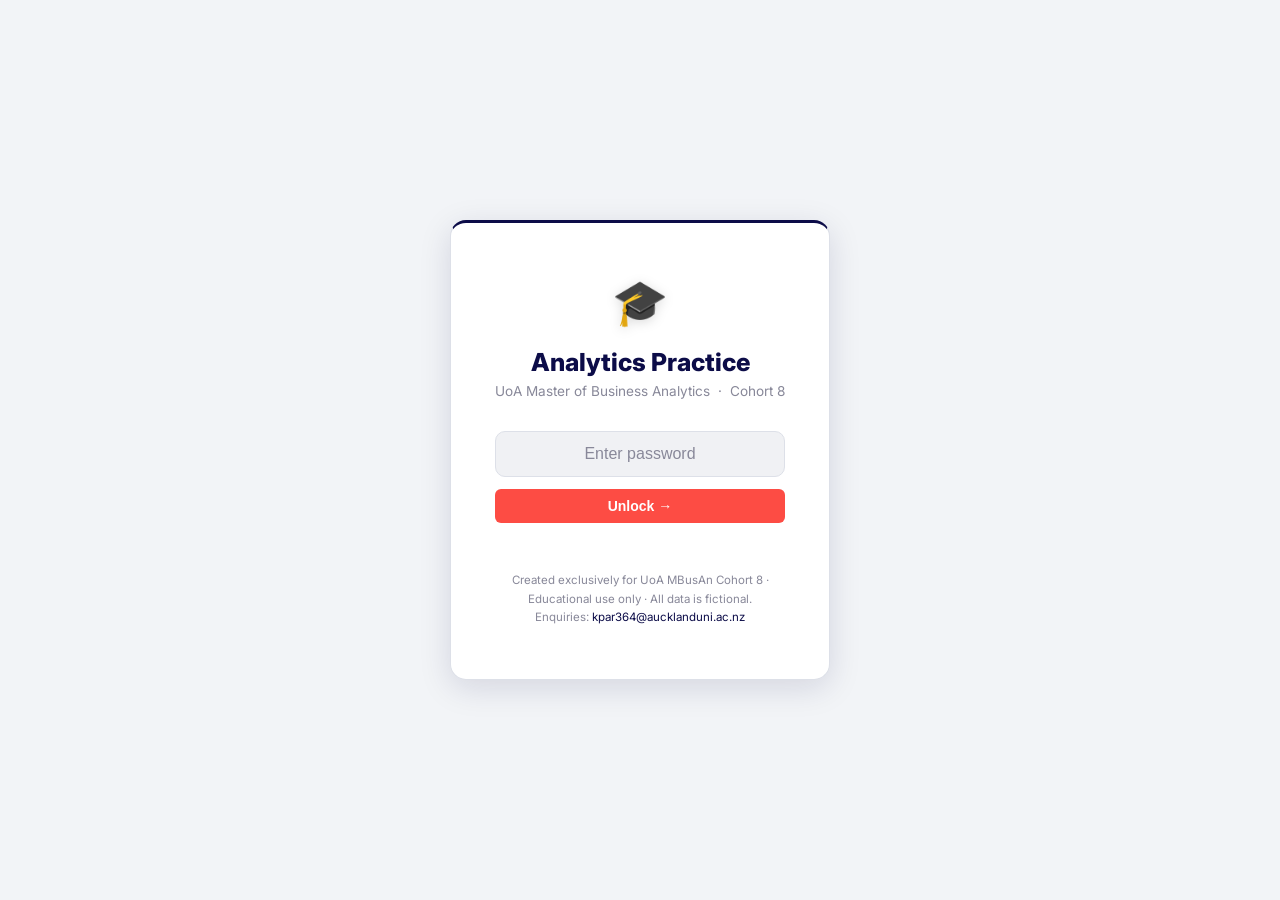
==== commit af29ebaf: "feat: add 705 MCQ quiz and bridge landing page - index.html rebuilt as bridge page with course selec" ====
--- a/index.html
+++ b/index.html
@@ -4,12 +4,16 @@
   <meta charset="UTF-8">
   <meta name="viewport" content="width=device-width, initial-scale=1.0">
   <meta name="robots" content="noindex, nofollow">
-  <title>Analytics Practice · BUSINFO 700/705</title>
+  <title>Analytics Practice · UoA MBusAn</title>
+  <meta property="og:title" content="UoA MBusAn · Analytics Practice">
+  <meta property="og:description" content="For Business Analytics Cohort 8">
+  <meta property="og:image" content="https://kyungho-kyle-park.github.io/businfo700-r-practice/1744667894355.jpg">
+  <meta property="og:url" content="https://kyungho-kyle-park.github.io/businfo700-r-practice/">
+  <meta property="og:type" content="website">
+  <meta name="twitter:card" content="summary_large_image">
   <link rel="preconnect" href="https://fonts.googleapis.com">
   <link rel="preconnect" href="https://fonts.gstatic.com" crossorigin>
   <link href="https://fonts.googleapis.com/css2?family=Inter:wght@400;500;600;700;800&family=Fira+Code:wght@400;500&display=swap" rel="stylesheet">
-  <link rel="stylesheet" href="https://cdnjs.cloudflare.com/ajax/libs/codemirror/5.65.16/codemirror.min.css">
-  <link rel="stylesheet" href="https://cdnjs.cloudflare.com/ajax/libs/codemirror/5.65.16/theme/eclipse.min.css">
   <link rel="stylesheet" href="css/styles.css">
   <!-- Google Tag Manager -->
   <script>(function(w,d,s,l,i){w[l]=w[l]||[];w[l].push({'gtm.start':
@@ -18,6 +22,131 @@
   'https://www.googletagmanager.com/gtm.js?id='+i+dl;f.parentNode.insertBefore(j,f);
   })(window,document,'script','dataLayer','GTM-W98S7G9M');</script>
   <!-- End Google Tag Manager -->
+  <style>
+    /* Bridge page layout */
+    .bridge-body {
+      flex: 1;
+      display: flex;
+      flex-direction: column;
+      align-items: center;
+      justify-content: center;
+      padding: 40px 24px;
+      overflow-y: auto;
+    }
+    .bridge-greeting {
+      text-align: center;
+      margin-bottom: 40px;
+    }
+    .bridge-greeting h1 {
+      font-size: 1.6rem;
+      font-weight: 800;
+      color: var(--violet);
+      margin-bottom: 6px;
+    }
+    .bridge-greeting p {
+      font-size: 0.88rem;
+      color: var(--text-3);
+    }
+    .course-grid {
+      display: grid;
+      grid-template-columns: 1fr 1fr;
+      gap: 20px;
+      width: 100%;
+      max-width: 680px;
+    }
+    .course-card {
+      background: var(--bg-surface);
+      border: 1px solid var(--border);
+      border-radius: 14px;
+      padding: 32px 28px;
+      text-decoration: none;
+      color: inherit;
+      display: flex;
+      flex-direction: column;
+      gap: 0;
+      box-shadow: var(--shadow-sm);
+      transition: box-shadow var(--transition), transform var(--transition), border-color var(--transition);
+      position: relative;
+      overflow: hidden;
+    }
+    .course-card::before {
+      content: '';
+      position: absolute;
+      top: 0; left: 0; right: 0;
+      height: 3px;
+      background: var(--violet);
+      transition: background var(--transition);
+    }
+    .course-card:hover {
+      box-shadow: var(--shadow-md);
+      transform: translateY(-2px);
+      border-color: var(--violet);
+    }
+    .course-card:hover::before {
+      background: var(--accent);
+    }
+    .course-number {
+      font-size: 0.72rem;
+      font-weight: 700;
+      color: var(--text-3);
+      letter-spacing: 0.08em;
+      text-transform: uppercase;
+      margin-bottom: 10px;
+    }
+    .course-title {
+      font-size: 1.15rem;
+      font-weight: 800;
+      color: var(--violet);
+      margin-bottom: 6px;
+      line-height: 1.3;
+    }
+    .course-subtitle {
+      font-size: 0.8rem;
+      color: var(--text-3);
+      margin-bottom: 20px;
+    }
+    .course-meta {
+      display: flex;
+      flex-direction: column;
+      gap: 6px;
+      margin-bottom: 24px;
+    }
+    .course-meta-item {
+      display: flex;
+      align-items: center;
+      gap: 8px;
+      font-size: 0.8rem;
+      color: var(--text-2);
+    }
+    .course-meta-dot {
+      width: 5px;
+      height: 5px;
+      border-radius: 50%;
+      background: var(--accent);
+      flex-shrink: 0;
+    }
+    .course-cta {
+      display: inline-flex;
+      align-items: center;
+      gap: 6px;
+      margin-top: auto;
+      padding: 10px 18px;
+      background: var(--violet);
+      color: #fff;
+      border-radius: var(--radius-sm);
+      font-size: 0.82rem;
+      font-weight: 700;
+      transition: background var(--transition);
+      align-self: flex-start;
+    }
+    .course-card:hover .course-cta {
+      background: var(--accent);
+    }
+    @media (max-width: 560px) {
+      .course-grid { grid-template-columns: 1fr; }
+      .bridge-greeting h1 { font-size: 1.3rem; }
+    }
+  </style>
 </head>
 <body>
 <!-- Google Tag Manager (noscript) -->
@@ -30,182 +159,139 @@
   <div class="modal-box">
     <div class="modal-logo">🎓</div>
     <h2>Analytics Practice</h2>
-    <p class="modal-sub">BUSINFO 700 · 705 &nbsp;·&nbsp; University of Auckland</p>
+    <p class="modal-sub">UoA Master of Business Analytics &nbsp;·&nbsp; Cohort 8</p>
     <form id="pwd-form">
       <input type="password" id="pwd-input" placeholder="Enter password"
              autocomplete="off" autocapitalize="off" spellcheck="false">
       <button type="submit" class="btn-primary" style="justify-content:center">Unlock →</button>
     </form>
     <p id="pwd-error" class="error-msg"></p>
+    <p class="modal-notice">Created exclusively for UoA MBusAn Cohort 8 · Educational use only · All data is fictional.<br>Enquiries: <a href="mailto:kpar364@aucklanduni.ac.nz">kpar364@aucklanduni.ac.nz</a></p>
   </div>
 </div>
 
-<!-- Loading Screen -->
-<div id="loading-screen" class="loading-overlay hidden">
-  <div class="loading-content">
-    <div class="spinner"></div>
-    <h3>Initialising R Engine</h3>
-    <p id="load-status">Downloading WebAssembly R — first load takes 20–60s…</p>
-  </div>
-</div>
-
 <!-- Main App -->
 <div id="app" class="app-shell hidden">
 
   <header class="app-header">
     <div class="header-left">
-      <button id="hamburger" class="hamburger-btn" aria-label="Toggle menu">
-        <span></span><span></span><span></span>
-      </button>
       <div class="header-brand">
         <span class="brand-title">Analytics Practice</span>
-        <span class="brand-sub">UoA BUSINFO 700 / 705</span>
+        <span class="brand-sub">UoA Master of Business Analytics · Cohort 8</span>
       </div>
     </div>
     <div class="header-center">
-      <div class="course-tabs">
-        <button class="course-tab active" data-course="R">700 · R</button>
-        <button class="course-tab" data-course="Excel">705 · Excel</button>
+      <div class="header-brand-center">
+        <span class="brand-title-center">Analytics Practice</span>
       </div>
     </div>
-    <div class="header-right">
-      <div id="webrStatus" class="webrStatus">
-        <span class="status-dot loading"></span>
-        <span class="status-text">Loading R…</span>
-      </div>
-    </div>
+    <div class="header-right"></div>
   </header>
 
-  <div class="app-body">
-    <aside class="sidebar" id="sidebar">
-      <div class="sidebar-inner">
-        <div id="sidebar-content"></div>
-      </div>
-    </aside>
-    <div class="sidebar-overlay" id="sidebar-overlay"></div>
-
-    <main class="main-panel">
-      <div id="welcome-state" class="welcome-state">
-        <div class="welcome-icon">📊</div>
-        <h2>Select a Question</h2>
-        <p>Choose a topic from the sidebar to start practising</p>
-      </div>
-
-      <div id="question-view" class="question-view hidden">
-
-        <div class="question-header">
-          <div class="question-meta">
-            <span class="q-badge" id="q-badge">W1 · Q1</span>
-            <span class="q-type-badge r-type" id="q-type">R</span>
-          </div>
-          <h2 id="q-title">Question</h2>
+  <div class="notice-bar">
+    This site is created exclusively for UoA Master of Business Analytics Cohort 8 · Educational use only · All data is fictional. Enquiries: <a href="mailto:kpar364@aucklanduni.ac.nz">kpar364@aucklanduni.ac.nz</a>
+  </div>
+
+  <div class="bridge-body">
+    <div class="bridge-greeting">
+      <h1>Choose a Course</h1>
+      <p>Select a course below to start practising</p>
+    </div>
+
+    <div class="course-grid">
+      <a href="700-r.html" class="course-card">
+        <div class="course-number">BUSINFO 700</div>
+        <div class="course-title">Analysis of Business Problems</div>
+        <div class="course-subtitle">R Programming Practice</div>
+        <div class="course-meta">
+          <div class="course-meta-item">
+            <span class="course-meta-dot"></span>
+            <span>19 questions across Weeks 1–6</span>
+          </div>
+          <div class="course-meta-item">
+            <span class="course-meta-dot"></span>
+            <span>Interactive R code editor (WebR)</span>
+          </div>
+          <div class="course-meta-item">
+            <span class="course-meta-dot"></span>
+            <span>Expected output + solution reveal</span>
+          </div>
         </div>
-
-        <!-- Row 1: Scenario (full width) -->
-        <div class="scenario-panel">
-          <div class="panel-header">
-            <span class="panel-icon">📋</span>
-            <span class="panel-label">Scenario</span>
-          </div>
-          <div class="panel-body">
-            <div id="q-scenario" class="scenario-content"></div>
+        <span class="course-cta">
+          Open Practice
+          <svg width="13" height="13" viewBox="0 0 24 24" fill="none" stroke="currentColor" stroke-width="2.5"><path d="M5 12h14M12 5l7 7-7 7"/></svg>
+        </span>
+      </a>
+
+      <a href="705-mcq.html" class="course-card">
+        <div class="course-number">BUSINFO 705</div>
+        <div class="course-title">Decision Analytics</div>
+        <div class="course-subtitle">MCQ Quiz Practice</div>
+        <div class="course-meta">
+          <div class="course-meta-item">
+            <span class="course-meta-dot"></span>
+            <span>40 questions across Weeks 1–3</span>
+          </div>
+          <div class="course-meta-item">
+            <span class="course-meta-dot"></span>
+            <span>Practice Mode &amp; Mock Exam (30 min)</span>
+          </div>
+          <div class="course-meta-item">
+            <span class="course-meta-dot"></span>
+            <span>Instant feedback with explanations</span>
           </div>
         </div>
-
-        <!-- Row 2: Task | Environment (side by side) -->
-        <div class="q-mid-row">
-          <div class="task-panel">
-            <div class="panel-header">
-              <span class="panel-icon">🎯</span>
-              <span class="panel-label">Task</span>
-            </div>
-            <div class="panel-body">
-              <div id="q-task" class="task-content"></div>
-            </div>
-          </div>
-
-          <div class="env-panel" id="env-panel">
-            <div class="panel-header">
-              <span class="panel-icon">🔍</span>
-              <span class="panel-label">Environment</span>
-            </div>
-            <div class="env-panel-body">
-              <div id="env-content" class="env-content">
-                <span class="env-placeholder">Run code to inspect variables…</span>
-              </div>
-            </div>
-          </div>
-        </div>
-
-        <!-- Row 3: Code Editor | Output (side by side) -->
-        <div class="code-area">
-          <div class="editor-section">
-            <div class="section-header">
-              <span class="section-label">
-                <svg width="13" height="13" viewBox="0 0 24 24" fill="none" stroke="currentColor" stroke-width="2.5"><polyline points="16 18 22 12 16 6"/><polyline points="8 6 2 12 8 18"/></svg>
-                Code Editor
-              </span>
-              <div class="editor-actions">
-                <button id="clear-btn" class="btn-ghost btn-sm">Clear</button>
-                <button id="run-btn" class="btn-primary btn-run">
-                  <svg viewBox="0 0 24 24" fill="currentColor"><polygon points="5,3 19,12 5,21"/></svg>
-                  Run
-                </button>
-              </div>
-            </div>
-            <div id="editor-container"></div>
-          </div>
-
-          <div class="console-section">
-            <div class="section-header">
-              <span class="section-label">
-                <svg width="13" height="13" viewBox="0 0 24 24" fill="none" stroke="currentColor" stroke-width="2.5"><rect x="2" y="3" width="20" height="14" rx="2"/><path d="M8 21h8M12 17v4"/></svg>
-                Output
-              </span>
-              <button id="clear-console-btn" class="btn-ghost btn-sm">Clear</button>
-            </div>
-            <div id="console-output" class="console-output">
-              <span class="console-placeholder">Run your code to see output here…</span>
-            </div>
-          </div>
-        </div>
-
-        <!-- Row 4: Expected Output (full width) -->
-        <div class="expected-panel" id="expected-panel">
-          <div class="panel-header">
-            <span class="panel-icon">💻</span>
-            <span class="panel-label">Expected Output</span>
-          </div>
-          <div class="panel-body">
-            <pre id="q-expected" class="expected-output"></pre>
-          </div>
-        </div>
-
-        <!-- Row 5: Solution -->
-        <div class="solution-section">
-          <button id="show-solution-btn" class="btn-solution">
-            <svg viewBox="0 0 24 24" fill="none" stroke="currentColor" stroke-width="2" stroke-linecap="round" stroke-linejoin="round"><rect x="3" y="11" width="18" height="11" rx="2" ry="2"/><path d="M7 11V7a5 5 0 0 1 10 0v4"/></svg>
-            <span id="solution-btn-text">Show Solution</span>
-          </button>
-          <div id="solution-panel" class="solution-panel hidden">
-            <div class="section-header">
-              <span class="section-label">✅ Solution</span>
-              <button id="copy-solution-btn" class="btn-ghost btn-sm">Copy</button>
-            </div>
-            <div id="solution-code"></div>
-          </div>
-        </div>
-
-      </div>
-    </main>
+        <span class="course-cta">
+          Open Quiz
+          <svg width="13" height="13" viewBox="0 0 24 24" fill="none" stroke="currentColor" stroke-width="2.5"><path d="M5 12h14M12 5l7 7-7 7"/></svg>
+        </span>
+      </a>
+    </div>
   </div>
+
 </div>
 
-<script src="https://cdnjs.cloudflare.com/ajax/libs/codemirror/5.65.16/codemirror.min.js"></script>
-<script src="https://cdnjs.cloudflare.com/ajax/libs/codemirror/5.65.16/mode/r/r.js"></script>
-<script src="https://cdnjs.cloudflare.com/ajax/libs/codemirror/5.65.16/addon/edit/matchbrackets.js"></script>
-<script src="https://cdnjs.cloudflare.com/ajax/libs/codemirror/5.65.16/addon/edit/closebrackets.js"></script>
-<script src="https://cdnjs.cloudflare.com/ajax/libs/xlsx/0.18.5/xlsx.full.min.js"></script>
-<script type="module" src="js/app.js"></script>
+<script>
+  const $ = id => document.getElementById(id);
+
+  async function sha256(msg) {
+    const buf = await crypto.subtle.digest('SHA-256', new TextEncoder().encode(msg));
+    return Array.from(new Uint8Array(buf)).map(b => b.toString(16).padStart(2, '0')).join('');
+  }
+
+  async function checkPassword(input) {
+    const resp = await fetch('./data/password.json');
+    const { hash } = await resp.json();
+    const hex = await sha256(input);
+    return hex === hash;
+  }
+
+  async function init() {
+    const authed = sessionStorage.getItem('auth') === '1';
+    if (authed) {
+      $('app').classList.remove('hidden');
+    } else {
+      $('pwd-modal').classList.remove('hidden');
+    }
+
+    $('pwd-form').addEventListener('submit', async e => {
+      e.preventDefault();
+      const input = $('pwd-input').value.trim();
+      if (!input) return;
+      const ok = await checkPassword(input);
+      if (ok) {
+        sessionStorage.setItem('auth', '1');
+        $('pwd-modal').classList.add('hidden');
+        $('app').classList.remove('hidden');
+      } else {
+        $('pwd-error').textContent = 'Incorrect password — please try again.';
+        $('pwd-input').value = '';
+        $('pwd-input').focus();
+      }
+    });
+  }
+
+  init();
+</script>
 </body>
 </html>
--- a/css/styles.css
+++ b/css/styles.css
@@ -105,6 +105,9 @@
 #pwd-input:focus { border-color: var(--violet); box-shadow: 0 0 0 3px rgba(12,12,72,0.12); }
 #pwd-input::placeholder { letter-spacing: normal; color: var(--text-3); }
 .error-msg { color: var(--fail-text); font-size: 0.8rem; min-height: 20px; margin-top: 4px; }
+.modal-notice { margin-top: 24px; font-size: 0.72rem; color: var(--text-3); line-height: 1.6; }
+.modal-notice a { color: var(--violet); text-decoration: none; }
+.modal-notice a:hover { text-decoration: underline; }
 
 /* ── Loading Screen ──────────────────────────────────────────── */
 .loading-overlay {
@@ -157,26 +160,23 @@
 .brand-title { font-size: 0.96rem; font-weight: 800; color: var(--violet); display: block; letter-spacing: 0.01em; }
 .brand-sub   { font-size: 0.7rem;  color: var(--text-3); display: block; }
 .header-center { flex: 1; display: flex; justify-content: center; }
+.header-brand-center { line-height: 1.25; text-align: center; }
+.brand-title-center { font-size: 0.96rem; font-weight: 800; color: var(--violet); display: block; letter-spacing: 0.01em; }
 .header-right  { display: flex; align-items: center; gap: 10px; }
 
-/* Course Tabs */
-.course-tabs {
-  display: flex; gap: 3px;
-  background: #f0f1f5;
-  border-radius: 9px; padding: 4px;
-  border: 1px solid var(--border);
-}
-.course-tab {
-  padding: 5px 20px;
-  border: none; border-radius: 7px;
-  cursor: pointer;
-  font-size: 0.82rem; font-weight: 700;
-  background: transparent; color: var(--text-2);
-  transition: all var(--transition);
-  letter-spacing: 0.02em;
-}
-.course-tab.active { background: var(--violet); color: white; box-shadow: 0 2px 8px rgba(12,12,72,0.3); }
-.course-tab:not(.active):hover { color: var(--violet); background: #e4e5ef; }
+.mcq-link-btn {
+  font-size: 0.78rem;
+  font-weight: 600;
+  padding: 5px 12px;
+  border-radius: 6px;
+  background: rgba(253,76,68,0.15);
+  color: var(--accent);
+  border: 1px solid rgba(253,76,68,0.3);
+  text-decoration: none;
+  transition: all 0.2s;
+  white-space: nowrap;
+}
+.mcq-link-btn:hover { background: rgba(253,76,68,0.25); border-color: var(--accent); }
 
 /* WebR Status */
 .webrStatus { display: flex; align-items: center; gap: 6px; font-size: 0.78rem; color: var(--text-2); }
@@ -204,6 +204,19 @@
 }
 .icon-btn:hover { color: var(--violet); background: #f0f1f5; }
 .icon-btn svg  { width: 18px; height: 18px; }
+
+/* ── Notice Bar ──────────────────────────────────────────────── */
+.notice-bar {
+  background: var(--violet);
+  border-bottom: 1px solid var(--violet);
+  padding: 7px 20px;
+  font-size: 0.76rem;
+  color: rgba(255,255,255,0.8);
+  text-align: center;
+  flex-shrink: 0;
+}
+.notice-bar a { color: #ffffff; text-decoration: underline; opacity: 0.9; }
+.notice-bar a:hover { opacity: 1; }
 
 /* ── App Body ────────────────────────────────────────────────── */
 .app-body { flex: 1; display: flex; overflow: hidden; position: relative; }
@@ -418,8 +431,7 @@
   font-size: 0.7rem; font-weight: 800; padding: 3px 11px;
   border-radius: 20px; letter-spacing: 0.05em;
 }
-.q-type-badge.r-type     { background: var(--badge-r); color: var(--badge-r-t); }
-.q-type-badge.excel-type { background: var(--badge-x); color: var(--badge-x-t); }
+.q-type-badge.r-type { background: var(--badge-r); color: var(--badge-r-t); }
 
 #q-title { font-size: 1.35rem; font-weight: 800; color: var(--text-1); line-height: 1.3; }
 
@@ -697,7 +709,6 @@
   .sidebar.open { transform: translateX(0); }
 
   .main-panel { padding: 16px 14px; }
-  .course-tabs .course-tab { padding: 5px 12px; font-size: 0.78rem; }
 }
 @media (max-width: 500px) {
   .modal-box { width: 92vw; padding: 36px 22px; }
